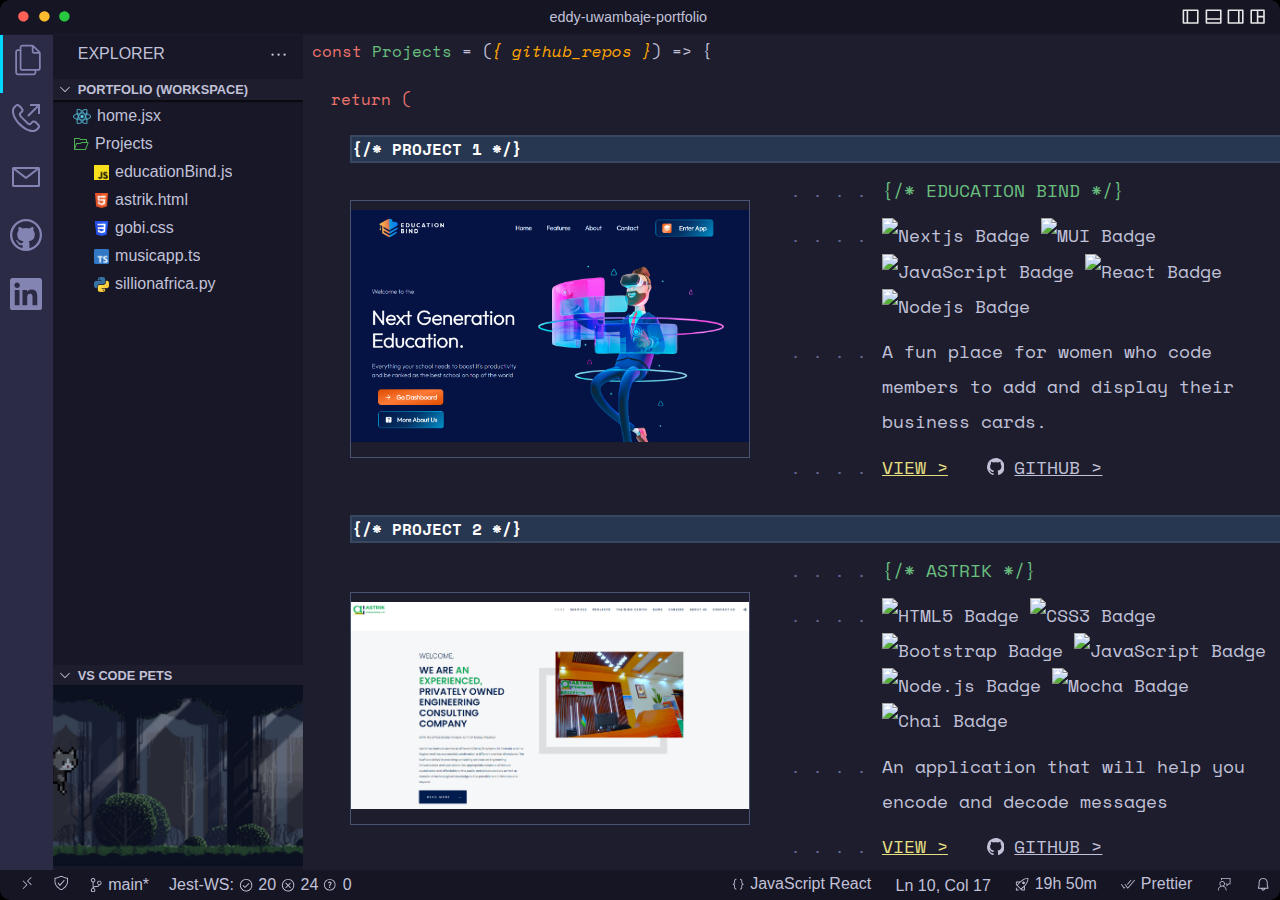
==== projects.html @ 63b02276 "add projects" ====
<!DOCTYPE html>
<html lang="en">

<head>
  <meta charset="utf-8">
  <link rel="icon" href="./static/images/favicon.ico">
  <meta name="viewport" content="width=device-width,initial-scale=1">
  <meta name="theme-color" content="#000000">
  <title>Eddy UWAMBAJE</title>
  <link href="./static/css/styles.css" rel="stylesheet">
</head>

<body>
  <div id="root">
    <div class="browser">
      <div class="browser-window">
        <div class="browser-options"><span class="close-button"><svg stroke="currentColor" fill="currentColor"
              stroke-width="0" viewBox="0 0 16 16" height="1em" width="1em" xmlns="http://www.w3.org/2000/svg">
              <path
                d="M8 4c.367 0 .721.048 1.063.145a3.943 3.943 0 0 1 1.762 1.031 3.944 3.944 0 0 1 1.03 1.762c.097.34.145.695.145 1.062 0 .367-.048.721-.145 1.063a3.94 3.94 0 0 1-1.03 1.765 4.017 4.017 0 0 1-1.762 1.031C8.72 11.953 8.367 12 8 12s-.721-.047-1.063-.14a4.056 4.056 0 0 1-1.765-1.032A4.055 4.055 0 0 1 4.14 9.062 3.992 3.992 0 0 1 4 8c0-.367.047-.721.14-1.063a4.02 4.02 0 0 1 .407-.953A4.089 4.089 0 0 1 5.98 4.546a3.94 3.94 0 0 1 .957-.401A3.89 3.89 0 0 1 8 4z">
              </path>
            </svg></span><span class="minimize-button"><svg stroke="currentColor" fill="currentColor" stroke-width="0"
              viewBox="0 0 16 16" height="1em" width="1em" xmlns="http://www.w3.org/2000/svg">
              <path
                d="M8 4c.367 0 .721.048 1.063.145a3.943 3.943 0 0 1 1.762 1.031 3.944 3.944 0 0 1 1.03 1.762c.097.34.145.695.145 1.062 0 .367-.048.721-.145 1.063a3.94 3.94 0 0 1-1.03 1.765 4.017 4.017 0 0 1-1.762 1.031C8.72 11.953 8.367 12 8 12s-.721-.047-1.063-.14a4.056 4.056 0 0 1-1.765-1.032A4.055 4.055 0 0 1 4.14 9.062 3.992 3.992 0 0 1 4 8c0-.367.047-.721.14-1.063a4.02 4.02 0 0 1 .407-.953A4.089 4.089 0 0 1 5.98 4.546a3.94 3.94 0 0 1 .957-.401A3.89 3.89 0 0 1 8 4z">
              </path>
            </svg></span><span class="maximize-button"><svg stroke="currentColor" fill="currentColor" stroke-width="0"
              viewBox="0 0 16 16" height="1em" width="1em" xmlns="http://www.w3.org/2000/svg">
              <path
                d="M8 4c.367 0 .721.048 1.063.145a3.943 3.943 0 0 1 1.762 1.031 3.944 3.944 0 0 1 1.03 1.762c.097.34.145.695.145 1.062 0 .367-.048.721-.145 1.063a3.94 3.94 0 0 1-1.03 1.765 4.017 4.017 0 0 1-1.762 1.031C8.72 11.953 8.367 12 8 12s-.721-.047-1.063-.14a4.056 4.056 0 0 1-1.765-1.032A4.055 4.055 0 0 1 4.14 9.062 3.992 3.992 0 0 1 4 8c0-.367.047-.721.14-1.063a4.02 4.02 0 0 1 .407-.953A4.089 4.089 0 0 1 5.98 4.546a3.94 3.94 0 0 1 .957-.401A3.89 3.89 0 0 1 8 4z">
              </path>
            </svg></span></div>
        <div class="file-name"><a href="./">eddy-uwambaje-portfolio </a></div>
        <div class="file-name-menu"><a class="" href="./">
            <div class="browser-menu"><span class="purple"><svg stroke="currentColor" fill="currentColor"
                  stroke-width="0" viewBox="0 0 16 16" height="1em" width="1em" xmlns="http://www.w3.org/2000/svg">
                  <path
                    d="M16 7.992C16 3.58 12.416 0 8 0S0 3.58 0 7.992c0 2.43 1.104 4.62 2.832 6.09.016.016.032.016.032.032.144.112.288.224.448.336.08.048.144.111.224.175A7.98 7.98 0 0 0 8.016 16a7.98 7.98 0 0 0 4.48-1.375c.08-.048.144-.111.224-.16.144-.111.304-.223.448-.335.016-.016.032-.016.032-.032 1.696-1.487 2.8-3.676 2.8-6.106zm-8 7.001c-1.504 0-2.88-.48-4.016-1.279.016-.128.048-.255.08-.383a4.17 4.17 0 0 1 .416-.991c.176-.304.384-.576.64-.816.24-.24.528-.463.816-.639.304-.176.624-.304.976-.4A4.15 4.15 0 0 1 8 10.342a4.185 4.185 0 0 1 2.928 1.166c.368.368.656.8.864 1.295.112.288.192.592.24.911A7.03 7.03 0 0 1 8 14.993zm-2.448-7.4a2.49 2.49 0 0 1-.208-1.024c0-.351.064-.703.208-1.023.144-.32.336-.607.576-.847.24-.24.528-.431.848-.575.32-.144.672-.208 1.024-.208.368 0 .704.064 1.024.208.32.144.608.336.848.575.24.24.432.528.576.847.144.32.208.672.208 1.023 0 .368-.064.704-.208 1.023a2.84 2.84 0 0 1-.576.848 2.84 2.84 0 0 1-.848.575 2.715 2.715 0 0 1-2.064 0 2.84 2.84 0 0 1-.848-.575 2.526 2.526 0 0 1-.56-.848zm7.424 5.306c0-.032-.016-.048-.016-.08a5.22 5.22 0 0 0-.688-1.406 4.883 4.883 0 0 0-1.088-1.135 5.207 5.207 0 0 0-1.04-.608 2.82 2.82 0 0 0 .464-.383 4.2 4.2 0 0 0 .624-.784 3.624 3.624 0 0 0 .528-1.934 3.71 3.71 0 0 0-.288-1.47 3.799 3.799 0 0 0-.816-1.199 3.845 3.845 0 0 0-1.2-.8 3.72 3.72 0 0 0-1.472-.287 3.72 3.72 0 0 0-1.472.288 3.631 3.631 0 0 0-1.2.815 3.84 3.84 0 0 0-.8 1.199 3.71 3.71 0 0 0-.288 1.47c0 .352.048.688.144 1.007.096.336.224.64.4.927.16.288.384.544.624.784.144.144.304.271.48.383a5.12 5.12 0 0 0-1.04.624c-.416.32-.784.703-1.088 1.119a4.999 4.999 0 0 0-.688 1.406c-.016.032-.016.064-.016.08C1.776 11.636.992 9.91.992 7.992.992 4.14 4.144.991 8 .991s7.008 3.149 7.008 7.001a6.96 6.96 0 0 1-2.032 4.907z">
                  </path>
                </svg></span>
              <p>Home</p>
            </div>
          </a><a class="active" href="./projects.html" aria-current="page">
            <div class="browser-menu"><span class="green"><svg stroke="currentColor" fill="currentColor"
                  stroke-width="0" viewBox="0 0 16 16" height="1em" width="1em" xmlns="http://www.w3.org/2000/svg">
                  <path
                    d="M1.5 14h11l.48-.37 2.63-7-.48-.63H14V3.5l-.5-.5H7.71l-.86-.85L6.5 2h-5l-.5.5v11l.5.5zM2 3h4.29l.86.85.35.15H13v2H8.5l-.35.15-.86.85H3.5l-.47.34-1 3.08L2 3zm10.13 10H2.19l1.67-5H7.5l.35-.15.86-.85h5.79l-2.37 6z">
                  </path>
                </svg></span>
              <p class="linkActive">Projects</p>
            </div>
          </a></div>
        <div class="panel-options"><span class="panel-icon"><svg stroke="currentColor" fill="currentColor"
              stroke-width="0" viewBox="0 0 24 24" height="1em" width="1em" xmlns="http://www.w3.org/2000/svg">
              <g>
                <path fill="none" d="M0 0h24v24H0z"></path>
                <path fill-rule="nonzero"
                  d="M21 3a1 1 0 0 1 1 1v16a1 1 0 0 1-1 1H3a1 1 0 0 1-1-1V4a1 1 0 0 1 1-1h18zM7 5H4v14h3V5zm13 0H9v14h11V5z">
                </path>
              </g>
            </svg></span><span class="panel-icon"><svg stroke="currentColor" fill="currentColor" stroke-width="0"
              viewBox="0 0 24 24" height="1em" width="1em" xmlns="http://www.w3.org/2000/svg">
              <g>
                <path fill="none" d="M0 0h24v24H0z"></path>
                <path fill-rule="nonzero"
                  d="M21 3a1 1 0 0 1 1 1v16a1 1 0 0 1-1 1H3a1 1 0 0 1-1-1V4a1 1 0 0 1 1-1h18zM4 16v3h16v-3H4zm0-2h16V5H4v9z">
                </path>
              </g>
            </svg></span><span class="panel-icon"><svg stroke="currentColor" fill="currentColor" stroke-width="0"
              viewBox="0 0 24 24" height="1em" width="1em" xmlns="http://www.w3.org/2000/svg">
              <g>
                <path fill="none" d="M0 0h24v24H0z"></path>
                <path fill-rule="nonzero"
                  d="M21 3a1 1 0 0 1 1 1v16a1 1 0 0 1-1 1H3a1 1 0 0 1-1-1V4a1 1 0 0 1 1-1h18zm-6 2H4v14h11V5zm5 0h-3v14h3V5z">
                </path>
              </g>
            </svg></span><span class="panel-icon"><svg stroke="currentColor" fill="currentColor" stroke-width="0"
              viewBox="0 0 24 24" height="1em" width="1em" xmlns="http://www.w3.org/2000/svg">
              <g>
                <path fill="none" d="M0 0h24v24H0z"></path>
                <path fill-rule="nonzero"
                  d="M21 20a1 1 0 0 1-1 1H4a1 1 0 0 1-1-1V4a1 1 0 0 1 1-1h16a1 1 0 0 1 1 1v16zM11 5H5v14h6V5zm8 8h-6v6h6v-6zm0-8h-6v6h6V5z">
                </path>
              </g>
            </svg></span></div>
      </div>
      <div class="app">
        <div class="iconbar">
          <a href="./static/resume.pdf"  class="icon-button" style="border-left: 3px solid #00d8ff" download>
            <span>
              <svg stroke="currentColor" fill="currentColor" stroke-width="0" viewBox="0 0 16 16" height="1em" width="1em"><path d="M13.968 3.76l-2.976-2.96c-0.256-0.256-0.576-0.385-0.928-0.385l-4.895-0.016c0 0 0 0 0 0-0.352 0-0.689 0.144-0.944 0.385-0.239 0.256-0.385 0.592-0.385 0.944v0.88h-0.88c-0.352 0-0.688 0.144-0.944 0.385s-0.385 0.576-0.385 0.944v10.352c0 0.736 0.592 1.327 1.327 1.327h7.872c0.736 0 1.327-0.592 1.327-1.327v-0.88h0.88c0.736 0 1.327-0.592 1.327-1.327v-7.377c-0.016-0.352-0.144-0.689-0.399-0.944zM10.752 1.76l2.24 2.24h-2.016c-0.112 0-0.225-0.096-0.225-0.224v-2.016zM11.296 14.272c0 0.256-0.208 0.464-0.464 0.464h-7.856c-0.256 0-0.464-0.208-0.464-0.464v-10.352c0-0.128 0.048-0.239 0.144-0.32 0.081-0.096 0.208-0.144 0.32-0.144h0.88v8.608c0 0.736 0.592 1.327 1.327 1.327h6.129v0.88zM13.040 12.544h-7.872c-0.256 0-0.464-0.208-0.464-0.464v-10.352c0-0.128 0.048-0.239 0.144-0.336 0.079-0.081 0.208-0.128 0.32-0.128 0 0 0 0 0 0l4.72 0.016v2.528c0 0.592 0.48 1.072 1.072 1.072h2.528v7.2c0.016 0.256-0.192 0.464-0.448 0.464z"></path></svg>
            </span>
          </a>
          <a href="tel:+250785850860" target="_blank" rel="noreferrer" class="icon-button"><span><svg
                stroke="currentColor" fill="currentColor" stroke-width="0" viewBox="0 0 16 16" height="1em" width="1em"
                xmlns="http://www.w3.org/2000/svg">
                <path
                  d="M8.648 6.648L13.29 2H10V1h5v5h-1V2.71L9.352 7.353l-.704-.704zm3.305 2.563a1.567 1.567 0 0 1 1.102.453c.11.11.232.224.367.344l.43.383c.15.135.291.276.421.421.13.146.253.295.368.446.114.15.2.312.257.484.058.172.092.344.102.516a1.568 1.568 0 0 1-.453 1.101c-.266.266-.505.5-.719.704a4.006 4.006 0 0 1-.664.515c-.23.14-.487.245-.773.313a4.696 4.696 0 0 1-1.008.109 6.157 6.157 0 0 1-1.75-.266A9.819 9.819 0 0 1 7.843 14a12.445 12.445 0 0 1-1.741-1.117 15.329 15.329 0 0 1-1.61-1.414c-.505-.51-.974-1.05-1.406-1.617a11.64 11.64 0 0 1-1.102-1.735 10.38 10.38 0 0 1-.718-1.773A6.005 6.005 0 0 1 1 4.625c0-.396.034-.734.102-1.016a2.63 2.63 0 0 1 .312-.765c.14-.23.313-.45.516-.664.203-.214.44-.456.71-.727A1.567 1.567 0 0 1 3.743 1c.26 0 .51.07.75.21.24.142.472.313.696.517.223.203.43.416.617.64.187.224.364.417.53.578a1.567 1.567 0 0 1 .453 1.102 1.4 1.4 0 0 1-.1.547 1.824 1.824 0 0 1-.25.43 2.983 2.983 0 0 1-.329.351c-.12.11-.229.214-.328.313a3.128 3.128 0 0 0-.258.289.46.46 0 0 0-.101.312c0 .063.047.162.14.297a5.3 5.3 0 0 0 .391.484 24.386 24.386 0 0 0 1.211 1.266c.234.23.461.45.68.664.218.214.43.417.633.61.203.192.375.356.515.492.14.135.25.24.328.312a.534.534 0 0 0 .696.063c.093-.068.19-.152.289-.25.099-.1.2-.209.304-.329.104-.12.224-.229.36-.328.135-.099.278-.185.43-.258a1.21 1.21 0 0 1 .554-.101zM11.383 14c.318 0 .583-.029.797-.086a1.93 1.93 0 0 0 .586-.266c.177-.12.343-.26.5-.421.156-.162.346-.352.57-.57.11-.11.164-.24.164-.391 0-.068-.042-.164-.125-.29a6.122 6.122 0 0 0-.313-.421 5.01 5.01 0 0 0-.43-.47c-.16-.155-.317-.299-.468-.429a4.322 4.322 0 0 0-.414-.32c-.125-.083-.224-.125-.297-.125a.545.545 0 0 0-.312.101 1.801 1.801 0 0 0-.29.25c-.093.1-.195.209-.304.329-.11.12-.23.229-.36.328-.13.099-.273.185-.43.258a1.208 1.208 0 0 1-.546.101 1.527 1.527 0 0 1-1.102-.46L4.883 7.39a1.537 1.537 0 0 1-.336-.5 1.655 1.655 0 0 1-.125-.602c0-.203.034-.383.101-.539.068-.156.151-.302.25-.438.1-.135.209-.252.329-.351.12-.099.229-.203.328-.313.099-.109.185-.205.258-.289a.429.429 0 0 0 .101-.312c0-.068-.042-.164-.125-.29a5.085 5.085 0 0 0-.312-.413 6.791 6.791 0 0 0-.43-.469 6.787 6.787 0 0 0-.469-.43 5.674 5.674 0 0 0-.422-.32c-.13-.089-.226-.13-.289-.125a.542.542 0 0 0-.398.164 65.24 65.24 0 0 1-.57.563 3.073 3.073 0 0 0-.422.5 1.9 1.9 0 0 0-.258.586A3.377 3.377 0 0 0 2 4.601c0 .5.08 1.015.242 1.546a9.12 9.12 0 0 0 .672 1.61c.287.541.63 1.068 1.031 1.578.401.51.831.997 1.29 1.46a13.205 13.205 0 0 0 3.046 2.298 8.37 8.37 0 0 0 1.586.664 5.526 5.526 0 0 0 1.516.242z">
                </path>
              </svg></span></a><a
            href="mailto:uwambajeddy@gmail.com?subject=Portfolio%20Contact&amp;body=Write%20your%20message%20here%20%3A)"
            target="_blank" rel="noreferrer" class="icon-button"><span><svg stroke="currentColor" fill="currentColor"
                stroke-width="0" viewBox="0 0 16 16" height="1em" width="1em" xmlns="http://www.w3.org/2000/svg">
                <path fill-rule="evenodd" clip-rule="evenodd"
                  d="M1 3.5l.5-.5h13l.5.5v9l-.5.5h-13l-.5-.5v-9zm1 1.035V12h12V4.536L8.31 8.9H7.7L2 4.535zM13.03 4H2.97L8 7.869 13.03 4z">
                </path>
              </svg></span></a><a href="https://github.com/uwambajeddy" target="_blank" rel="noreferrer"
            class="icon-button"><span><svg stroke="currentColor" fill="currentColor" stroke-width="0"
                viewBox="0 0 24 24" height="1em" width="1em" xmlns="http://www.w3.org/2000/svg">
                <path
                  d="M12 0a12 12 0 1 0 0 24 12 12 0 0 0 0-24zm3.163 21.783h-.093a.513.513 0 0 1-.382-.14.513.513 0 0 1-.14-.372v-1.406c.006-.467.01-.94.01-1.416a3.693 3.693 0 0 0-.151-1.028 1.832 1.832 0 0 0-.542-.875 8.014 8.014 0 0 0 2.038-.471 4.051 4.051 0 0 0 1.466-.964c.407-.427.71-.943.885-1.506a6.77 6.77 0 0 0 .3-2.13 4.138 4.138 0 0 0-.26-1.476 3.892 3.892 0 0 0-.795-1.284 2.81 2.81 0 0 0 .162-.582c.033-.2.05-.402.05-.604 0-.26-.03-.52-.09-.773a5.309 5.309 0 0 0-.221-.763.293.293 0 0 0-.111-.02h-.11c-.23.002-.456.04-.674.111a5.34 5.34 0 0 0-.703.26 6.503 6.503 0 0 0-.661.343c-.215.127-.405.249-.573.362a9.578 9.578 0 0 0-5.143 0 13.507 13.507 0 0 0-.572-.362 6.022 6.022 0 0 0-.672-.342 4.516 4.516 0 0 0-.705-.261 2.203 2.203 0 0 0-.662-.111h-.11a.29.29 0 0 0-.11.02 5.844 5.844 0 0 0-.23.763c-.054.254-.08.513-.081.773 0 .202.017.404.051.604.033.199.086.394.16.582A3.888 3.888 0 0 0 5.702 10a4.142 4.142 0 0 0-.263 1.476 6.871 6.871 0 0 0 .292 2.12c.181.563.483 1.08.884 1.516.415.422.915.75 1.466.964.653.25 1.337.41 2.033.476a1.828 1.828 0 0 0-.452.633 2.99 2.99 0 0 0-.2.744 2.754 2.754 0 0 1-1.175.27 1.788 1.788 0 0 1-1.065-.3 2.904 2.904 0 0 1-.752-.824 3.1 3.1 0 0 0-.292-.382 2.693 2.693 0 0 0-.372-.343 1.841 1.841 0 0 0-.432-.24 1.2 1.2 0 0 0-.481-.101c-.04.001-.08.005-.12.01a.649.649 0 0 0-.162.02.408.408 0 0 0-.13.06.116.116 0 0 0-.06.1.33.33 0 0 0 .14.242c.093.074.17.131.232.171l.03.021c.133.103.261.214.382.333.112.098.213.209.3.33.09.119.168.246.231.381.073.134.15.288.231.463.188.474.522.875.954 1.145.453.243.961.364 1.476.351.174 0 .349-.01.522-.03.172-.028.343-.057.515-.091v1.743a.5.5 0 0 1-.533.521h-.062a10.286 10.286 0 1 1 6.324 0v.005z">
                </path>
              </svg></span></a><a href="https://www.linkedin.com/in/eddy-uwambaje-920a27228/" target="_blank"
            rel="noreferrer" class="icon-button"><span class="si"><svg stroke="currentColor" fill="currentColor"
                stroke-width="0" role="img" viewBox="0 0 24 24" height="1em" width="1em"
                xmlns="http://www.w3.org/2000/svg">
                <title></title>
                <path
                  d="M20.447 20.452h-3.554v-5.569c0-1.328-.027-3.037-1.852-3.037-1.853 0-2.136 1.445-2.136 2.939v5.667H9.351V9h3.414v1.561h.046c.477-.9 1.637-1.85 3.37-1.85 3.601 0 4.267 2.37 4.267 5.455v6.286zM5.337 7.433c-1.144 0-2.063-.926-2.063-2.065 0-1.138.92-2.063 2.063-2.063 1.14 0 2.064.925 2.064 2.063 0 1.139-.925 2.065-2.064 2.065zm1.782 13.019H3.555V9h3.564v11.452zM22.225 0H1.771C.792 0 0 .774 0 1.729v20.542C0 23.227.792 24 1.771 24h20.451C23.2 24 24 23.227 24 22.271V1.729C24 .774 23.2 0 22.222 0h.003z">
                </path>
              </svg></span></a><a class="icon-button menu"><span><svg stroke="currentColor" fill="currentColor"
                stroke-width="0" viewBox="0 0 16 16" height="1em" width="1em" xmlns="http://www.w3.org/2000/svg">
                <path d="M16 5H0V4h16v1zm0 8H0v-1h16v1zm0-4.008H0V8h16v.992z"></path>
              </svg></span></a></div>
        <div class="icon-bar-navigation">
          <div class="hide-menu"><a class="" href="./"><button>/* HOME */</button></a><a aria-current="page"
              class="active" href="./projects.html"><button class="linkActive">/* PROJECTS */</button></a></div>
        </div>
        <div class="explorer">
          <div class="header">
            <p>EXPLORER</p><span><svg stroke="currentColor" fill="currentColor" stroke-width="0" viewBox="0 0 16 16"
                height="1em" width="1em" xmlns="http://www.w3.org/2000/svg">
                <path
                  d="M4 8a1 1 0 1 1-2 0 1 1 0 0 1 2 0zm5 0a1 1 0 1 1-2 0 1 1 0 0 1 2 0zm5 0a1 1 0 1 1-2 0 1 1 0 0 1 2 0z">
                </path>
              </svg></span>
          </div>
          <div class="files">
            <div class="top">
              <div class="divider shadow"><span><svg stroke="currentColor" fill="currentColor" stroke-width="0"
                    viewBox="0 0 16 16" height="1em" width="1em" xmlns="http://www.w3.org/2000/svg">
                    <path fill-rule="evenodd" clip-rule="evenodd"
                      d="M7.976 10.072l4.357-4.357.62.618L8.284 11h-.618L3 6.333l.619-.618 4.357 4.357z"></path>
                  </svg></span>
                <p>PORTFOLIO (WORKSPACE)</p>
              </div>
              <div data-simplebar="init" class="links">
                <div class="simplebar-wrapper" style="margin: 0px;">
                  <div class="simplebar-height-auto-observer-wrapper">
                    <div class="simplebar-height-auto-observer"></div>
                  </div>
                  <div class="simplebar-mask">
                    <div class="simplebar-offset" style="right: 0px; bottom: 0px;">
                      <div class="simplebar-content-wrapper" tabindex="0" role="region" aria-label="scrollable content"
                        style="height: 100%; overflow: hidden;">
                        <div class="simplebar-content" style="padding: 0px;"><a aria-current="page" class="active"
                            href="./">
                            <div class="folder home">
                              <span class="purple"><img src="./static/images/jsx.png"
                                  height="15px" width="18px" /></span>
                              <p>home.jsx</p>
                            </div>
                          </a><a class="linkActive" href="./projects.html">
                            <div class="folder"><span class="green"><svg stroke="currentColor" fill="currentColor"
                                  stroke-width="0" viewBox="0 0 16 16" height="1em" width="1em"
                                  xmlns="http://www.w3.org/2000/svg">
                                  <path
                                    d="M1.5 14h11l.48-.37 2.63-7-.48-.63H14V3.5l-.5-.5H7.71l-.86-.85L6.5 2h-5l-.5.5v11l.5.5zM2 3h4.29l.86.85.35.15H13v2H8.5l-.35.15-.86.85H3.5l-.47.34-1 3.08L2 3zm10.13 10H2.19l1.67-5H7.5l.35-.15.86-.85h5.79l-2.37 6z">
                                  </path>
                                </svg></span>
                              <p>Projects</p>
                            </div>
                          </a>
                          <div class="projects">
                            <a class="" href="./projects.html#ebind">
                              <div class="folder">
                                <span class="purple"><img src="./static/images/js.png"
                                  height="15px" width="15px" /></span>
                                  </svg></span>
                                <p>educationBind.js</p>
                              </div>
                            </a>
                            <a class=""  href="./projects.html#astrik">
                              <div class="folder"><span class="purple"><img src="./static/images/html.png"
                                  height="15px" width="15px" /></span>
                                  </svg></span>
                                <p>astrik.html</p>
                              </div>
                            </a>
                            <a class=""  href="./projects.html#gobi">
                              <div class="folder"><span class="purple"><img src="./static/images/css.png"
                                  height="15px" width="15px" /></span>
                                  </svg></span>
                                <p>gobi.css</p>
                              </div>
                            </a>
                            <a class=""  href="./projects.html#music">
                              <div class="folder"><span class="purple"><img src="./static/images/ts.png"
                                  height="15px" width="15px" /></span>
                                  </svg></span>
                                <p>musicapp.ts</p>
                              </div>
                            </a>
                            <a class=""  href="./projects.html#sillion">
                              <div class="folder"><span class="purple"><img src="./static/images/py.png"
                                height="15px" width="15px" /></span>
                                  </svg></span>
                                <p>sillionafrica.py</p>
                              </div>
                            </a>
                          </div>
                        </div>
                      </div>
                    </div>
                  </div>
                  <div class="simplebar-placeholder" style="width: 250px; height: 479px;"></div>
                </div>
                <div class="simplebar-track simplebar-horizontal" style="visibility: hidden;">
                  <div class="simplebar-scrollbar" style="width: 0px; display: none;"></div>
                </div>
                <div class="simplebar-track simplebar-vertical" style="visibility: hidden;">
                  <div class="simplebar-scrollbar" style="height: 0px; display: none;"></div>
                </div>
              </div>
            </div>
            <div class="bottom"><a href="https://marketplace.visualstudio.com/items?itemName=tonybaloney.vscode-pets"
                target="_blank" rel="noreferrer">
                <div class="divider"><span><svg stroke="currentColor" fill="currentColor" stroke-width="0"
                      viewBox="0 0 16 16" height="1em" width="1em" xmlns="http://www.w3.org/2000/svg">
                      <path fill-rule="evenodd" clip-rule="evenodd"
                        d="M7.976 10.072l4.357-4.357.62.618L8.284 11h-.618L3 6.333l.619-.618 4.357 4.357z"></path>
                    </svg></span>
                  <p>VS CODE PETS</p>
                </div>
              </a><a href="https://marketplace.visualstudio.com/items?itemName=tonybaloney.vscode-pets" target="_blank"
                rel="noreferrer"><img src="./static/images/vspets.png"
                  alt="Screenshot of a VSCodePets cat climbing in a forest"></a></a></div>
          </div>
        </div>
        <div data-simplebar="init" class="project-container simplebar-scrollable-y">
          <div class="simplebar-wrapper" style="margin: -4.625px -9.25px;">
            <div class="simplebar-height-auto-observer-wrapper">
              <div class="simplebar-height-auto-observer"></div>
            </div>
            <div class="simplebar-mask">
              <div class="simplebar-offset" style="right: 0px; bottom: 0px;">
                <div class="simplebar-content-wrapper" tabindex="0" role="region" aria-label="scrollable content"
                  style="height: 100%; overflow: hidden scroll;">
                  <div class="simplebar-content" style="padding: 4.625px 9.25px;">
                    <p><span class="code">const</span> <span class="identifier">Projects</span> = (<span
                        class="variable">{
                        github_repos }</span>) =&gt; {</p><br>
                    <div class="nested">
                      <p><span class="code">return (</span></p><br>
                      <div class="nested">
                        
                        <div class="project-preview-container" id="ebind">
                          <div class="active-line">{/* PROJECT 1 */}</div>
                          <div class="project-container">
                            <div class="project-img"><img
                                src="./static/images/projects/ebind.png"
                                alt="Screenshot of Education Bind" class="img-popup"></div>
                            <div class="project-info">
                              <div class="project-content">
                                <div class="dots">. . . .</div>
                                <p class="identifier">{/* EDUCATION BIND */}</p>
                                <div class="dots">. . . .</div>
                                <div class="tech-stack"><img
                                    src="https://img.shields.io/badge/Next-black?style=for-the-badge&logo=next.js&logoColor=white"
                                    alt="Nextjs Badge"
                                    data-canonical-src="https://img.shields.io/badge/MUI-%230081CB.svg?style=for-the-badge&logo=mui&logoColor=white"
                                    style="max-width: 100%;"> <img
                                    src="https://img.shields.io/badge/MUI-%230081CB.svg?style=for-the-badge&logo=mui&logoColor=white"
                                    alt="MUI Badge"
                                    data-canonical-src="https://img.shields.io/badge/CSS3-1572B6?logo=css3&amp;logoColor=fff&amp;style=for-the-badge"
                                    style="max-width: 100%;"> 
                                     <img
                                    src="https://img.shields.io/badge/javascript-%23323330.svg?style=for-the-badge&logo=javascript&logoColor=%23F7DF1E"
                                    alt="JavaScript Badge"
                                    data-canonical-src="https://img.shields.io/badge/JavaScript-F7DF1E?logo=javascript&amp;logoColor=000&amp;style=for-the-badge"
                                    style="max-width: 100%;"> 
                                    <img
                                    src="https://img.shields.io/badge/react-%2320232a.svg?style=for-the-badge&logo=react&logoColor=%2361DAFB"
                                    alt="React Badge"
                                    data-canonical-src="https://img.shields.io/badge/React-61DAFB?logo=react&amp;logoColor=000&amp;style=for-the-badge"
                                    style="max-width: 100%;">
                                    <img
                                    src="https://img.shields.io/badge/node.js-6DA55F?style=for-the-badge&logo=node.js&logoColor=white"
                                    alt="Nodejs Badge"
                                    data-canonical-src="https://img.shields.io/badge/Node.js-339933?logo=node.js&amp;logoColor=fff&amp;style=for-the-badge"
                                    style="max-width: 100%;">
                                  </div>
                                <div class="dots">. . . .</div>
                                <div class="text">
                                  <p>A fun place for women who code members to add and display their business cards.</p>
                                </div>
                                <div class="dots">. . . .</div>
                                <div class="links"><a class="project-page-link" href="./projects/ks-Scrollodex">
                                    <p>VIEW &gt;</p>
                                  </a><a href="https://github.com/Kitkatnik/ks-Scrollodex" target="_blank"
                                    rel="noreferrer" class="project-repo-link"><span><svg stroke="currentColor"
                                        fill="currentColor" stroke-width="0" viewBox="0 0 16 16" height="1em"
                                        width="1em" xmlns="http://www.w3.org/2000/svg">
                                        <path fill-rule="evenodd" clip-rule="evenodd"
                                          d="M7.976 0A7.977 7.977 0 0 0 0 7.976c0 3.522 2.3 6.507 5.431 7.584.392.049.538-.196.538-.392v-1.37c-2.201.49-2.69-1.076-2.69-1.076-.343-.93-.881-1.175-.881-1.175-.734-.489.048-.489.048-.489.783.049 1.224.832 1.224.832.734 1.223 1.859.88 2.3.685.048-.538.293-.88.489-1.076-1.762-.196-3.621-.881-3.621-3.964 0-.88.293-1.566.832-2.153-.05-.147-.343-.978.098-2.055 0 0 .685-.196 2.201.832.636-.196 1.322-.245 2.007-.245s1.37.098 2.006.245c1.517-1.027 2.202-.832 2.202-.832.44 1.077.146 1.908.097 2.104a3.16 3.16 0 0 1 .832 2.153c0 3.083-1.86 3.719-3.62 3.915.293.244.538.733.538 1.467v2.202c0 .196.146.44.538.392A7.984 7.984 0 0 0 16 7.976C15.951 3.572 12.38 0 7.976 0z">
                                        </path>
                                      </svg></span>
                                    <p>GITHUB &gt;</p>
                                  </a></div>
                              </div>
                            </div>
                          </div>
                        </div>
                        <div class="project-preview-container" id="astrik">
                          <div class="active-line">{/* PROJECT 2 */}</div>
                          <div class="project-container">
                            <div class="project-img"><img
                              src="./static/images/projects/astrik.png"
                                alt="Screenshot of Astrik" class="img-popup"></div>
                            <div class="project-info">
                              <div class="project-content">
                                <div class="dots">. . . .</div>
                                <p class="identifier">{/* ASTRIK */}</p>
                                <div class="dots">. . . .</div>
                                <div class="tech-stack"><img
                                    src="https://camo.githubusercontent.com/bd7c865f7e12aea309fdb6d947f7ede278e645f35a181fcd206ffbf0f77fda0a/68747470733a2f2f696d672e736869656c64732e696f2f62616467652f48544d4c352d4533344632363f6c6f676f3d68746d6c35266c6f676f436f6c6f723d666666267374796c653d666f722d7468652d6261646765"
                                    alt="HTML5 Badge"
                                    data-canonical-src="https://img.shields.io/badge/HTML5-E34F26?logo=html5&amp;logoColor=fff&amp;style=for-the-badge"
                                    style="max-width: 100%;"> <img
                                    src="https://camo.githubusercontent.com/aef577f9ea2d4996fc96ddc5fb2dc710ad54f2bfabbbf0c26d84076259c827c0/68747470733a2f2f696d672e736869656c64732e696f2f62616467652f435353332d3135373242363f6c6f676f3d63737333266c6f676f436f6c6f723d666666267374796c653d666f722d7468652d6261646765"
                                    alt="CSS3 Badge"
                                    data-canonical-src="https://img.shields.io/badge/CSS3-1572B6?logo=css3&amp;logoColor=fff&amp;style=for-the-badge"
                                    style="max-width: 100%;"> <img
                                    src="https://camo.githubusercontent.com/3f7299cd70d3e4b0a435bf4f76700f0a5688d5a2a19019ea2c6c4c4774170af0/68747470733a2f2f696d672e736869656c64732e696f2f62616467652f426f6f7473747261702d3739353242333f6c6f676f3d626f6f747374726170266c6f676f436f6c6f723d666666267374796c653d666f722d7468652d6261646765"
                                    alt="Bootstrap Badge"
                                    data-canonical-src="https://img.shields.io/badge/Bootstrap-7952B3?logo=bootstrap&amp;logoColor=fff&amp;style=for-the-badge"
                                    style="max-width: 100%;"> <img
                                    src="https://camo.githubusercontent.com/dda25e730fcdd4ce0aad6ae95900eab14544cb73072c88acdf5332fc91e0500f/68747470733a2f2f696d672e736869656c64732e696f2f62616467652f4a6176615363726970742d4637444631453f6c6f676f3d6a617661736372697074266c6f676f436f6c6f723d303030267374796c653d666f722d7468652d6261646765"
                                    alt="JavaScript Badge"
                                    data-canonical-src="https://img.shields.io/badge/JavaScript-F7DF1E?logo=javascript&amp;logoColor=000&amp;style=for-the-badge"
                                    style="max-width: 100%;"> <img
                                    src="https://camo.githubusercontent.com/a8c882613c39d9654812059ac4cc217a5aeeed02f25dbad308cbc1e0d6e25a7d/68747470733a2f2f696d672e736869656c64732e696f2f62616467652f4e6f64652e6a732d3339333f6c6f676f3d6e6f6465646f746a73266c6f676f436f6c6f723d666666267374796c653d666f722d7468652d6261646765"
                                    alt="Node.js Badge"
                                    data-canonical-src="https://img.shields.io/badge/Node.js-393?logo=nodedotjs&amp;logoColor=fff&amp;style=for-the-badge"
                                    style="max-width: 100%;"> <img
                                    src="https://camo.githubusercontent.com/4528863bf4fadbef1933c214ff8678dc315154d3073fe364530c4f32ca96ac0b/68747470733a2f2f696d672e736869656c64732e696f2f62616467652f4d6f6368612d3844363734383f6c6f676f3d6d6f636861266c6f676f436f6c6f723d666666267374796c653d666f722d7468652d6261646765"
                                    alt="Mocha Badge"
                                    data-canonical-src="https://img.shields.io/badge/Mocha-8D6748?logo=mocha&amp;logoColor=fff&amp;style=for-the-badge"
                                    style="max-width: 100%;"> <img
                                    src="https://camo.githubusercontent.com/887bf25b65d0bd52f33d50db25c2ba01ae23a4d8cc8da39b5d0ca783c819121b/68747470733a2f2f696d672e736869656c64732e696f2f62616467652f436861692d4133303730313f6c6f676f3d63686169266c6f676f436f6c6f723d666666267374796c653d666f722d7468652d6261646765"
                                    alt="Chai Badge"
                                    data-canonical-src="https://img.shields.io/badge/Chai-A30701?logo=chai&amp;logoColor=fff&amp;style=for-the-badge"
                                    style="max-width: 100%;"></div>
                                <div class="dots">. . . .</div>
                                <div class="text">
                                  <p>An application that will help you encode and decode messages</p>
                                </div>
                                <div class="dots">. . . .</div>
                                <div class="links"><a class="project-page-link" href="./projects/ks-Decoder-Ring">
                                    <p>VIEW &gt;</p>
                                  </a><a href="https://github.com/Kitkatnik/ks-Decoder-Ring" target="_blank"
                                    rel="noreferrer" class="project-repo-link"><span><svg stroke="currentColor"
                                        fill="currentColor" stroke-width="0" viewBox="0 0 16 16" height="1em"
                                        width="1em" xmlns="http://www.w3.org/2000/svg">
                                        <path fill-rule="evenodd" clip-rule="evenodd"
                                          d="M7.976 0A7.977 7.977 0 0 0 0 7.976c0 3.522 2.3 6.507 5.431 7.584.392.049.538-.196.538-.392v-1.37c-2.201.49-2.69-1.076-2.69-1.076-.343-.93-.881-1.175-.881-1.175-.734-.489.048-.489.048-.489.783.049 1.224.832 1.224.832.734 1.223 1.859.88 2.3.685.048-.538.293-.88.489-1.076-1.762-.196-3.621-.881-3.621-3.964 0-.88.293-1.566.832-2.153-.05-.147-.343-.978.098-2.055 0 0 .685-.196 2.201.832.636-.196 1.322-.245 2.007-.245s1.37.098 2.006.245c1.517-1.027 2.202-.832 2.202-.832.44 1.077.146 1.908.097 2.104a3.16 3.16 0 0 1 .832 2.153c0 3.083-1.86 3.719-3.62 3.915.293.244.538.733.538 1.467v2.202c0 .196.146.44.538.392A7.984 7.984 0 0 0 16 7.976C15.951 3.572 12.38 0 7.976 0z">
                                        </path>
                                      </svg></span>
                                    <p>GITHUB &gt;</p>
                                  </a></div>
                              </div>
                            </div>
                          </div>
                        </div>
                        <div class="project-preview-container" id="gobi">
                          <div class="active-line">{/* PROJECT 3 */}</div>
                          <div class="project-container">
                            <div class="project-img"><img
                              src="./static/images/projects/gobi.png"
                                alt="Screenshot of Gobi" class="img-popup"></div>
                            <div class="project-info">
                              <div class="project-content">
                                <div class="dots">. . . .</div>
                                <p class="identifier">{/* GOBI */}</p>
                                <div class="dots">. . . .</div>
                                <div class="tech-stack"><img
                                    src="https://camo.githubusercontent.com/bd7c865f7e12aea309fdb6d947f7ede278e645f35a181fcd206ffbf0f77fda0a/68747470733a2f2f696d672e736869656c64732e696f2f62616467652f48544d4c352d4533344632363f6c6f676f3d68746d6c35266c6f676f436f6c6f723d666666267374796c653d666f722d7468652d6261646765"
                                    alt="HTML5 Badge"
                                    data-canonical-src="https://img.shields.io/badge/HTML5-E34F26?logo=html5&amp;logoColor=fff&amp;style=for-the-badge"
                                    style="max-width: 100%;"> <img
                                    src="https://camo.githubusercontent.com/aef577f9ea2d4996fc96ddc5fb2dc710ad54f2bfabbbf0c26d84076259c827c0/68747470733a2f2f696d672e736869656c64732e696f2f62616467652f435353332d3135373242363f6c6f676f3d63737333266c6f676f436f6c6f723d666666267374796c653d666f722d7468652d6261646765"
                                    alt="CSS3 Badge"
                                    data-canonical-src="https://img.shields.io/badge/CSS3-1572B6?logo=css3&amp;logoColor=fff&amp;style=for-the-badge"
                                    style="max-width: 100%;"> <img
                                    src="https://camo.githubusercontent.com/dda25e730fcdd4ce0aad6ae95900eab14544cb73072c88acdf5332fc91e0500f/68747470733a2f2f696d672e736869656c64732e696f2f62616467652f4a6176615363726970742d4637444631453f6c6f676f3d6a617661736372697074266c6f676f436f6c6f723d303030267374796c653d666f722d7468652d6261646765"
                                    alt="JavaScript Badge"
                                    data-canonical-src="https://img.shields.io/badge/JavaScript-F7DF1E?logo=javascript&amp;logoColor=000&amp;style=for-the-badge"
                                    style="max-width: 100%;"> <img
                                    src="https://camo.githubusercontent.com/a8c882613c39d9654812059ac4cc217a5aeeed02f25dbad308cbc1e0d6e25a7d/68747470733a2f2f696d672e736869656c64732e696f2f62616467652f4e6f64652e6a732d3339333f6c6f676f3d6e6f6465646f746a73266c6f676f436f6c6f723d666666267374796c653d666f722d7468652d6261646765"
                                    alt="Node.js Badge"
                                    data-canonical-src="https://img.shields.io/badge/Node.js-393?logo=nodedotjs&amp;logoColor=fff&amp;style=for-the-badge"
                                    style="max-width: 100%;"></div>
                                <div class="dots">. . . .</div>
                                <div class="text">
                                  <p>Library management application</p>
                                </div>
                                <div class="dots">. . . .</div>
                                <div class="links"><a class="project-page-link" href="./projects/ks-Local-Library">
                                    <p>VIEW &gt;</p>
                                  </a><a href="https://github.com/Kitkatnik/ks-Local-Library" target="_blank"
                                    rel="noreferrer" class="project-repo-link"><span><svg stroke="currentColor"
                                        fill="currentColor" stroke-width="0" viewBox="0 0 16 16" height="1em"
                                        width="1em" xmlns="http://www.w3.org/2000/svg">
                                        <path fill-rule="evenodd" clip-rule="evenodd"
                                          d="M7.976 0A7.977 7.977 0 0 0 0 7.976c0 3.522 2.3 6.507 5.431 7.584.392.049.538-.196.538-.392v-1.37c-2.201.49-2.69-1.076-2.69-1.076-.343-.93-.881-1.175-.881-1.175-.734-.489.048-.489.048-.489.783.049 1.224.832 1.224.832.734 1.223 1.859.88 2.3.685.048-.538.293-.88.489-1.076-1.762-.196-3.621-.881-3.621-3.964 0-.88.293-1.566.832-2.153-.05-.147-.343-.978.098-2.055 0 0 .685-.196 2.201.832.636-.196 1.322-.245 2.007-.245s1.37.098 2.006.245c1.517-1.027 2.202-.832 2.202-.832.44 1.077.146 1.908.097 2.104a3.16 3.16 0 0 1 .832 2.153c0 3.083-1.86 3.719-3.62 3.915.293.244.538.733.538 1.467v2.202c0 .196.146.44.538.392A7.984 7.984 0 0 0 16 7.976C15.951 3.572 12.38 0 7.976 0z">
                                        </path>
                                      </svg></span>
                                    <p>GITHUB &gt;</p>
                                  </a></div>
                              </div>
                            </div>
                          </div>
                        </div>
                        <div class="project-preview-container" id="music">
                          <div class="active-line">{/* PROJECT 4 */}</div>
                          <div class="project-container">
                            <div class="project-img"><img
                              src="./static/images/projects/musicapp.png"
                                alt="Screenshot of Music app" class="img-popup"></div>
                            <div class="project-info">
                              <div class="project-content">
                                <div class="dots">. . . .</div>
                                <p class="identifier">{/* MUSIC APP */}</p>
                                <div class="dots">. . . .</div>
                                <div class="tech-stack"><img
                                    src="https://img.shields.io/badge/figma-%23F24E1E.svg?style=for-the-badge&logo=figma&logoColor=white"
                                    alt="HTML5 Badge"
                                    data-canonical-src="https://img.shields.io/badge/HTML5-E34F26?logo=html5&amp;logoColor=fff&amp;style=for-the-badge"
                                    style="max-width: 100%;"> </div>
                                <div class="dots">. . . .</div>
                                <div class="text">
                                  <p>Library management application</p>
                                </div>
                                <div class="dots">. . . .</div>
                                <div class="links"><a class="project-page-link" href="./projects/ks-Local-Library">
                                    <p>VIEW &gt;</p>
                                  </a><a href="https://github.com/Kitkatnik/ks-Local-Library" target="_blank"
                                    rel="noreferrer" class="project-repo-link"><span><svg stroke="currentColor"
                                        fill="currentColor" stroke-width="0" viewBox="0 0 16 16" height="1em"
                                        width="1em" xmlns="http://www.w3.org/2000/svg">
                                        <path fill-rule="evenodd" clip-rule="evenodd"
                                          d="M7.976 0A7.977 7.977 0 0 0 0 7.976c0 3.522 2.3 6.507 5.431 7.584.392.049.538-.196.538-.392v-1.37c-2.201.49-2.69-1.076-2.69-1.076-.343-.93-.881-1.175-.881-1.175-.734-.489.048-.489.048-.489.783.049 1.224.832 1.224.832.734 1.223 1.859.88 2.3.685.048-.538.293-.88.489-1.076-1.762-.196-3.621-.881-3.621-3.964 0-.88.293-1.566.832-2.153-.05-.147-.343-.978.098-2.055 0 0 .685-.196 2.201.832.636-.196 1.322-.245 2.007-.245s1.37.098 2.006.245c1.517-1.027 2.202-.832 2.202-.832.44 1.077.146 1.908.097 2.104a3.16 3.16 0 0 1 .832 2.153c0 3.083-1.86 3.719-3.62 3.915.293.244.538.733.538 1.467v2.202c0 .196.146.44.538.392A7.984 7.984 0 0 0 16 7.976C15.951 3.572 12.38 0 7.976 0z">
                                        </path>
                                      </svg></span>
                                    <p>GITHUB &gt;</p>
                                  </a></div>
                              </div>
                            </div>
                          </div>
                        </div>
                        <div class="project-preview-container" id="music">
                          <div class="active-line">{/* PROJECT 4 */}</div>
                          <div class="project-container">
                            <div class="project-img"><img
                              src="./static/images/projects/musicapp.png"
                                alt="Screenshot of Music app" class="img-popup"></div>
                            <div class="project-info">
                              <div class="project-content">
                                <div class="dots">. . . .</div>
                                <p class="identifier">{/* MUSIC APP */}</p>
                                <div class="dots">. . . .</div>
                                <div class="tech-stack"><img
                                    src="https://img.shields.io/badge/figma-%23F24E1E.svg?style=for-the-badge&logo=figma&logoColor=white"
                                    alt="HTML5 Badge"
                                    data-canonical-src="https://img.shields.io/badge/HTML5-E34F26?logo=html5&amp;logoColor=fff&amp;style=for-the-badge"
                                    style="max-width: 100%;"> </div>
                                <div class="dots">. . . .</div>
                                <div class="text">
                                  <p>Library management application</p>
                                </div>
                                <div class="dots">. . . .</div>
                                <div class="links"><a class="project-page-link" href="./projects/ks-Local-Library">
                                    <p>VIEW &gt;</p>
                                  </a><a href="https://github.com/Kitkatnik/ks-Local-Library" target="_blank"
                                    rel="noreferrer" class="project-repo-link"><span><svg stroke="currentColor"
                                        fill="currentColor" stroke-width="0" viewBox="0 0 16 16" height="1em"
                                        width="1em" xmlns="http://www.w3.org/2000/svg">
                                        <path fill-rule="evenodd" clip-rule="evenodd"
                                          d="M7.976 0A7.977 7.977 0 0 0 0 7.976c0 3.522 2.3 6.507 5.431 7.584.392.049.538-.196.538-.392v-1.37c-2.201.49-2.69-1.076-2.69-1.076-.343-.93-.881-1.175-.881-1.175-.734-.489.048-.489.048-.489.783.049 1.224.832 1.224.832.734 1.223 1.859.88 2.3.685.048-.538.293-.88.489-1.076-1.762-.196-3.621-.881-3.621-3.964 0-.88.293-1.566.832-2.153-.05-.147-.343-.978.098-2.055 0 0 .685-.196 2.201.832.636-.196 1.322-.245 2.007-.245s1.37.098 2.006.245c1.517-1.027 2.202-.832 2.202-.832.44 1.077.146 1.908.097 2.104a3.16 3.16 0 0 1 .832 2.153c0 3.083-1.86 3.719-3.62 3.915.293.244.538.733.538 1.467v2.202c0 .196.146.44.538.392A7.984 7.984 0 0 0 16 7.976C15.951 3.572 12.38 0 7.976 0z">
                                        </path>
                                      </svg></span>
                                    <p>GITHUB &gt;</p>
                                  </a></div>
                              </div>
                            </div>
                          </div>
                        </div>
                      </div>
                      <p><span class="code">)</span></p><br>
                    </div>
                    <p>}</p><br>
                    <p><span class="code">export default</span> <span class="identifier">Projects;</span></p>
                  </div>
                </div>
              </div>
            </div>
            <div class="simplebar-placeholder" style="width: 463px; height: 8448px;"></div>
          </div>
          <div class="simplebar-track simplebar-horizontal" style="visibility: hidden;">
            <div class="simplebar-scrollbar" style="width: 0px; display: none;"></div>
          </div>
          <div class="simplebar-track simplebar-vertical" style="visibility: visible;">
            <div class="simplebar-scrollbar"
              style="height: 37px; transform: translate3d(0px, 0px, 0px); display: block;">
            </div>
          </div>
        </div>
      </div>
      <div class="status-bar">
        <div class="status-left">
          <div class="block"><span><svg stroke="currentColor" fill="currentColor" stroke-width="0" viewBox="0 0 16 16"
                height="1em" width="1em" xmlns="http://www.w3.org/2000/svg">
                <path fill-rule="evenodd" clip-rule="evenodd"
                  d="M12.904 9.57L8.928 5.596l3.976-3.976-.619-.62L8 5.286v.619l4.285 4.285.62-.618zM3 5.62l4.072 4.07L3 13.763l.619.618L8 10v-.619L3.619 5 3 5.619z">
                </path>
              </svg></span></div>
          <div class="block"><span><svg stroke="currentColor" fill="currentColor" stroke-width="0" viewBox="0 0 16 16"
                height="1em" width="1em" xmlns="http://www.w3.org/2000/svg">
                <path
                  d="M8.069 0c.262 0 .52.017.76.057a4.1 4.1 0 0 1 .697.154c.228.069.451.155.674.263.217.103.44.229.663.366.377.24.748.434 1.126.589a7.537 7.537 0 0 0 2.331.525c.406.029.823.046 1.257.046v4c0 .76-.097 1.48-.291 2.166a8.996 8.996 0 0 1-.789 1.943 10.312 10.312 0 0 1-1.188 1.725 15.091 15.091 0 0 1-1.492 1.532 17.57 17.57 0 0 1-1.703 1.325c-.594.412-1.194.795-1.794 1.143l-.24.143-.24-.143a27.093 27.093 0 0 1-1.806-1.143 15.58 15.58 0 0 1-1.703-1.325 15.082 15.082 0 0 1-1.491-1.532 10.947 10.947 0 0 1-1.194-1.725 9.753 9.753 0 0 1-.789-1.943A7.897 7.897 0 0 1 .571 6V2c.435 0 .852-.017 1.258-.046a8.16 8.16 0 0 0 1.188-.171c.383-.086.766-.2 1.143-.354A6.563 6.563 0 0 0 5.28.846C5.72.56 6.166.349 6.606.21A4.79 4.79 0 0 1 8.069 0zm6.502 2.983a9.566 9.566 0 0 1-2.234-.377 7.96 7.96 0 0 1-2.046-.943A4.263 4.263 0 0 0 9.23 1.16 3.885 3.885 0 0 0 8.074.994a3.99 3.99 0 0 0-1.165.166 3.946 3.946 0 0 0-1.058.503A7.926 7.926 0 0 1 3.8 2.61c-.709.206-1.451.332-2.229.378v3.017c0 .663.086 1.297.258 1.908a8.58 8.58 0 0 0 .72 1.743 9.604 9.604 0 0 0 1.08 1.572c.417.491.862.948 1.342 1.382.48.435.983.835 1.509 1.206.531.372 1.063.709 1.594 1.017a22.397 22.397 0 0 0 1.589-1.017 15.389 15.389 0 0 0 1.514-1.206c.48-.434.926-.891 1.343-1.382a9.596 9.596 0 0 0 1.08-1.572 8.258 8.258 0 0 0 .709-1.743 6.814 6.814 0 0 0 .262-1.908V2.983z">
                </path>
                <path fill-rule="evenodd" clip-rule="evenodd"
                  d="M11.797 4.709l-.44-.378-.406.035-4.36 5.148-1.485-2.12-.4-.068-.463.331-.069.4 1.909 2.726.217.12.457.028.234-.102 4.835-5.715-.029-.405z">
                </path>
              </svg></span></div>
          <div class="block"><a href="https://www.gitkraken.com/gitlens" target="_blank" rel="noreferrer"
              class="extension"><span><svg stroke="currentColor" fill="currentColor" stroke-width="0"
                  viewBox="0 0 24 24" height="1em" width="1em" xmlns="http://www.w3.org/2000/svg">
                  <path
                    d="M21.007 8.222A3.738 3.738 0 0 0 15.045 5.2a3.737 3.737 0 0 0 1.156 6.583 2.988 2.988 0 0 1-2.668 1.67h-2.99a4.456 4.456 0 0 0-2.989 1.165V7.4a3.737 3.737 0 1 0-1.494 0v9.117a3.776 3.776 0 1 0 1.816.099 2.99 2.99 0 0 1 2.668-1.667h2.99a4.484 4.484 0 0 0 4.223-3.039 3.736 3.736 0 0 0 3.25-3.687zM4.565 3.738a2.242 2.242 0 1 1 4.484 0 2.242 2.242 0 0 1-4.484 0zm4.484 16.441a2.242 2.242 0 1 1-4.484 0 2.242 2.242 0 0 1 4.484 0zm8.221-9.715a2.242 2.242 0 1 1 0-4.485 2.242 2.242 0 0 1 0 4.485z">
                  </path>
                </svg></span>
              <p>main*</p>
            </a></div>
          <div class="block"><a href="https://jestjs.io/" target="_blank" rel="noreferrer" class="extension">
              <p>Jest-WS:</p><span><svg stroke="currentColor" fill="currentColor" stroke-width="0" viewBox="0 0 16 16"
                  height="1em" width="1em" xmlns="http://www.w3.org/2000/svg">
                  <path d="M6.27 10.87h.71l4.56-4.56-.71-.71-4.2 4.21-1.92-1.92L4 8.6l2.27 2.27z"></path>
                  <path fill-rule="evenodd" clip-rule="evenodd"
                    d="M8.6 1c1.6.1 3.1.9 4.2 2 1.3 1.4 2 3.1 2 5.1 0 1.6-.6 3.1-1.6 4.4-1 1.2-2.4 2.1-4 2.4-1.6.3-3.2.1-4.6-.7-1.4-.8-2.5-2-3.1-3.5C.9 9.2.8 7.5 1.3 6c.5-1.6 1.4-2.9 2.8-3.8C5.4 1.3 7 .9 8.6 1zm.5 12.9c1.3-.3 2.5-1 3.4-2.1.8-1.1 1.3-2.4 1.2-3.8 0-1.6-.6-3.2-1.7-4.3-1-1-2.2-1.6-3.6-1.7-1.3-.1-2.7.2-3.8 1-1.1.8-1.9 1.9-2.3 3.3-.4 1.3-.4 2.7.2 4 .6 1.3 1.5 2.3 2.7 3 1.2.7 2.6.9 3.9.6z">
                  </path>
                </svg></span>
              <p class="status-align space">20</p><span><svg stroke="currentColor" fill="currentColor" stroke-width="0"
                  viewBox="0 0 16 16" height="1em" width="1em" xmlns="http://www.w3.org/2000/svg">
                  <path fill-rule="evenodd" clip-rule="evenodd"
                    d="M8.6 1c1.6.1 3.1.9 4.2 2 1.3 1.4 2 3.1 2 5.1 0 1.6-.6 3.1-1.6 4.4-1 1.2-2.4 2.1-4 2.4-1.6.3-3.2.1-4.6-.7-1.4-.8-2.5-2-3.1-3.5C.9 9.2.8 7.5 1.3 6c.5-1.6 1.4-2.9 2.8-3.8C5.4 1.3 7 .9 8.6 1zm.5 12.9c1.3-.3 2.5-1 3.4-2.1.8-1.1 1.3-2.4 1.2-3.8 0-1.6-.6-3.2-1.7-4.3-1-1-2.2-1.6-3.6-1.7-1.3-.1-2.7.2-3.8 1-1.1.8-1.9 1.9-2.3 3.3-.4 1.3-.4 2.7.2 4 .6 1.3 1.5 2.3 2.7 3 1.2.7 2.6.9 3.9.6zM7.9 7.5L10.3 5l.7.7-2.4 2.5 2.4 2.5-.7.7-2.4-2.5-2.4 2.5-.7-.7 2.4-2.5-2.4-2.5.7-.7 2.4 2.5z">
                  </path>
                </svg></span>
              <p class="status-align space">24</p><span><svg stroke="currentColor" fill="currentColor" stroke-width="0"
                  viewBox="0 0 16 16" height="1em" width="1em" xmlns="http://www.w3.org/2000/svg">
                  <path fill-rule="evenodd" clip-rule="evenodd"
                    d="M7.5 1a6.5 6.5 0 1 0 0 13 6.5 6.5 0 0 0 0-13zm0 12a5.5 5.5 0 1 1 0-11 5.5 5.5 0 0 1 0 11zm1.55-8.42a1.84 1.84 0 0 0-.61-.42A2.25 2.25 0 0 0 7.53 4a2.16 2.16 0 0 0-.88.17c-.239.1-.45.254-.62.45a1.89 1.89 0 0 0-.38.62 3 3 0 0 0-.15.72h1.23a.84.84 0 0 1 .506-.741.72.72 0 0 1 .304-.049.86.86 0 0 1 .27 0 .64.64 0 0 1 .22.14.6.6 0 0 1 .16.22.73.73 0 0 1 .06.3c0 .173-.037.343-.11.5a2.4 2.4 0 0 1-.27.46l-.35.42c-.12.13-.24.27-.35.41a2.33 2.33 0 0 0-.27.45 1.18 1.18 0 0 0-.1.5v.66H8v-.49a.94.94 0 0 1 .11-.42 3.09 3.09 0 0 1 .28-.41l.36-.44a4.29 4.29 0 0 0 .36-.48 2.59 2.59 0 0 0 .28-.55 1.91 1.91 0 0 0 .11-.64 2.18 2.18 0 0 0-.1-.67 1.52 1.52 0 0 0-.35-.55zM6.8 9.83h1.17V11H6.8V9.83z">
                  </path>
                </svg> </span>
              <p>0</p>
            </a></div>

        </div>
        <div class="status-right">
          <div class="block"><a href="https://reactjs.org/" target="_blank" rel="noreferrer"
              class="extension"><span><svg stroke="currentColor" fill="currentColor" stroke-width="0"
                  viewBox="0 0 16 16" height="1em" width="1em" xmlns="http://www.w3.org/2000/svg">
                  <path fill-rule="evenodd" clip-rule="evenodd"
                    d="M6 2.984V2h-.09c-.313 0-.616.062-.909.185a2.33 2.33 0 0 0-.775.53 2.23 2.23 0 0 0-.493.753v.001a3.542 3.542 0 0 0-.198.83v.002a6.08 6.08 0 0 0-.024.863c.012.29.018.58.018.869 0 .203-.04.393-.117.572v.001a1.504 1.504 0 0 1-.765.787 1.376 1.376 0 0 1-.558.115H2v.984h.09c.195 0 .38.04.556.121l.001.001c.178.078.329.184.455.318l.002.002c.13.13.233.285.307.465l.001.002c.078.18.117.368.117.566 0 .29-.006.58-.018.869-.012.296-.004.585.024.87v.001c.033.283.099.558.197.824v.001c.106.273.271.524.494.753.223.23.482.407.775.53.293.123.596.185.91.185H6v-.984h-.09c-.199 0-.387-.038-.562-.115a1.613 1.613 0 0 1-.457-.32 1.659 1.659 0 0 1-.309-.467c-.074-.18-.11-.37-.11-.573 0-.228.003-.453.011-.672.008-.228.008-.45 0-.665a4.639 4.639 0 0 0-.055-.64 2.682 2.682 0 0 0-.168-.609A2.284 2.284 0 0 0 3.522 8a2.284 2.284 0 0 0 .738-.955c.08-.192.135-.393.168-.602.033-.21.051-.423.055-.64.008-.22.008-.442 0-.666-.008-.224-.012-.45-.012-.678a1.47 1.47 0 0 1 .877-1.354 1.33 1.33 0 0 1 .563-.121H6zm4 10.032V14h.09c.313 0 .616-.062.909-.185.293-.123.552-.3.775-.53.223-.23.388-.48.493-.753v-.001c.1-.266.165-.543.198-.83v-.002c.028-.28.036-.567.024-.863-.012-.29-.018-.58-.018-.869 0-.203.04-.393.117-.572v-.001a1.504 1.504 0 0 1 .765-.787c.176-.077.362-.115.558-.115H14v-.984h-.09c-.195 0-.38-.04-.556-.121l-.001-.001a1.376 1.376 0 0 1-.455-.318l-.002-.002a1.414 1.414 0 0 1-.307-.465l-.001-.002a1.405 1.405 0 0 1-.117-.566c0-.29.006-.58.018-.869a6.19 6.19 0 0 0-.024-.87v-.001a3.542 3.542 0 0 0-.197-.824v-.001a2.23 2.23 0 0 0-.494-.753 2.33 2.33 0 0 0-.775-.53 2.325 2.325 0 0 0-.91-.185H10v.984h.09c.2 0 .386.038.562.115.174.082.326.188.457.32.127.134.23.29.309.467.074.18.11.37.11.573 0 .228-.003.452-.011.672-.008.228-.008.45 0 .665.004.222.022.435.055.64.033.214.089.416.168.609a2.282 2.282 0 0 0 .738.955 2.282 2.282 0 0 0-.738.955 2.7 2.7 0 0 0-.168.602c-.033.21-.051.423-.055.64-.008.22-.008.442 0 .666.008.224.012.45.012.678a1.47 1.47 0 0 1-.42 1.035 1.466 1.466 0 0 1-.457.319 1.33 1.33 0 0 1-.563.121H10z">
                  </path>
                </svg></span>
              <p>JavaScript React</p>
            </a></div>
          <div class="block">
            <p class="extension">Ln 10, Col 17</p>
          </div>
          <div class="block"><a href="https://marketplace.visualstudio.com/items?itemName=softwaredotcom.swdc-vscode"
              target="_blank" rel="noreferrer" class="extension"><span><svg stroke="currentColor" fill="currentColor"
                  stroke-width="0" viewBox="0 0 16 16" height="1em" width="1em" xmlns="http://www.w3.org/2000/svg">
                  <path fill-rule="evenodd" clip-rule="evenodd"
                    d="M14.491 1c-3.598.004-6.654 1.983-8.835 4H1.5l-.5.5v3l.147.354.991.991.001.009 4 4 .009.001.999.999L7.5 15h3l.5-.5v-4.154c2.019-2.178 3.996-5.233 3.992-8.846l-.501-.5zM2 6h2.643a23.828 23.828 0 0 0-2.225 2.71L2 8.294V6zm5.7 8l-.42-.423a23.59 23.59 0 0 0 2.715-2.216V14H7.7zm-1.143-1.144L3.136 9.437C4.128 8 8.379 2.355 13.978 2.016c-.326 5.612-5.987 9.853-7.421 10.84zM4 15v-1H2v-2H1v3h3zm6.748-7.667a1.5 1.5 0 1 0-2.496-1.666 1.5 1.5 0 0 0 2.495 1.666z">
                  </path>
                </svg></span>
              <p>19h 50m</p>
            </a></div>
          <div class="block"><a href="https://marketplace.visualstudio.com/items?itemName=esbenp.prettier-vscode"
              target="_blank" rel="noreferrer" class="extension"><span><svg stroke="currentColor" fill="currentColor"
                  stroke-width="0" viewBox="0 0 16 16" height="1em" width="1em" xmlns="http://www.w3.org/2000/svg">
                  <path fill-rule="evenodd" clip-rule="evenodd"
                    d="M15.62 3.596L7.815 12.81l-.728-.033L4 8.382l.754-.53 2.744 3.907L14.917 3l.703.596z"></path>
                  <path fill-rule="evenodd" clip-rule="evenodd"
                    d="M7.234 8.774l4.386-5.178L10.917 3l-4.23 4.994.547.78zm-1.55.403l.548.78-.547-.78zm-1.617 1.91l.547.78-.799.943-.728-.033L0 8.382l.754-.53 2.744 3.907.57-.672z">
                  </path>
                </svg></span>
              <p>Prettier</p>
            </a></div>
          <div class="block"><span><svg stroke="currentColor" fill="currentColor" stroke-width="0" viewBox="0 0 16 16"
                height="1em" width="1em" xmlns="http://www.w3.org/2000/svg">
                <path
                  d="M7.549 10.078c.46.182.88.424 1.258.725.378.3.701.65.97 1.046a4.829 4.829 0 0 1 .848 2.714V15H9.75v-.438a3.894 3.894 0 0 0-1.155-2.782 4.054 4.054 0 0 0-1.251-.84 3.898 3.898 0 0 0-1.532-.315A3.894 3.894 0 0 0 3.03 11.78a4.06 4.06 0 0 0-.84 1.251c-.206.474-.31.985-.315 1.531V15H1v-.438a4.724 4.724 0 0 1 .848-2.713 4.918 4.918 0 0 1 2.229-1.77 2.994 2.994 0 0 1-.555-.493 3.156 3.156 0 0 1-.417-.602 2.942 2.942 0 0 1-.26-.683 3.345 3.345 0 0 1-.095-.739c0-.423.08-.82.24-1.189a3.095 3.095 0 0 1 1.626-1.627 3.067 3.067 0 0 1 2.386-.007 3.095 3.095 0 0 1 1.627 1.627 3.067 3.067 0 0 1 .157 1.928c-.06.237-.148.465-.266.684a3.506 3.506 0 0 1-.417.608c-.16.187-.345.35-.554.492zM5.812 9.75c.301 0 .584-.057.848-.17a2.194 2.194 0 0 0 1.162-1.163c.119-.269.178-.554.178-.854a2.138 2.138 0 0 0-.643-1.538 2.383 2.383 0 0 0-.697-.472 2.048 2.048 0 0 0-.848-.178c-.3 0-.583.057-.847.17a2.218 2.218 0 0 0-1.17 1.17c-.113.264-.17.547-.17.848 0 .3.057.583.17.847.115.264.27.497.466.697a2.168 2.168 0 0 0 1.552.643zM15 1v7h-1.75l-2.625 2.625V8H9.75v-.875h1.75v1.388l1.388-1.388h1.237v-5.25h-8.75v1.572a7.255 7.255 0 0 0-.438.069 2.62 2.62 0 0 0-.437.123V1H15z">
                </path>
              </svg></span></div>
          <div class="block"><span><svg stroke="currentColor" fill="currentColor" stroke-width="0" viewBox="0 0 16 16"
                height="1em" width="1em" xmlns="http://www.w3.org/2000/svg">
                <path
                  d="M13.377 10.573a7.63 7.63 0 0 1-.383-2.38V6.195a5.115 5.115 0 0 0-1.268-3.446 5.138 5.138 0 0 0-3.242-1.722c-.694-.072-1.4 0-2.07.227-.67.215-1.28.574-1.794 1.053a4.923 4.923 0 0 0-1.208 1.675 5.067 5.067 0 0 0-.431 2.022v2.2a7.61 7.61 0 0 1-.383 2.37L2 12.343l.479.658h3.505c0 .526.215 1.04.586 1.412.37.37.885.586 1.412.586.526 0 1.04-.215 1.411-.586s.587-.886.587-1.412h3.505l.478-.658-.586-1.77zm-4.69 3.147a.997.997 0 0 1-.705.299.997.997 0 0 1-.706-.3.997.997 0 0 1-.3-.705h1.999a.939.939 0 0 1-.287.706zm-5.515-1.71l.371-1.114a8.633 8.633 0 0 0 .443-2.691V6.004c0-.563.12-1.113.347-1.616.227-.514.55-.969.969-1.34.419-.382.91-.67 1.436-.837.538-.18 1.1-.24 1.65-.18a4.147 4.147 0 0 1 2.597 1.4 4.133 4.133 0 0 1 1.004 2.776v2.01c0 .909.144 1.818.443 2.691l.371 1.113h-9.63v-.012z">
                </path>
              </svg></span></div>
        </div>
      </div>
    </div>
  </div>
</body>

</html>
---- static/css/styles.css ----
@import url(https://fonts.googleapis.com/css2?family=Space+Mono:ital,wght@0,400;0,700;1,400;1,700&amp;display=swap);
* {
  box-sizing: border-box;
  margin: 0;
  padding: 0;
}
#root {
  height: 100vh;
}
body {
  background-color: #000;
  font-family: Space Mono, monospace;
}
a,
body {
  color: #c1c1d8;
}
a {
  text-decoration: none;
}
.browser {
  display: flex;
  flex-direction: column;
  flex-flow: column;
  height: 100%;
}
.app {
  display: flex;
  flex: 1 1 auto;
  flex-direction: row;
  height: -webkit-max-content;
  height: max-content;
  min-height: 0;
  min-width: 0;
}
button,
input[type="reset"],
input[type="submit"] {
  background: none;
  border: none;
  color: inherit;
  cursor: pointer;
  font: inherit;
  outline: inherit;
  padding: 0;
}
@media (max-width: 768px) {
  .app {
    flex-direction: column;
  }
}
.browser-window {
  align-items: center;
  background-color: #151523;
  border-bottom: 1px solid #1a1a2a;
  border-radius: 10px 10px 0 0;
  display: flex;
  font-family: -apple-system, BlinkMacSystemFont, sans-serif;
  font-size: 1em;
  font-weight: 300;
  justify-content: space-between;
  padding: 0.5% 1%;
}
.browser-window .browser-options {
  font-size: 1.3em;
  line-height: 0;
}
.browser-window .browser-options .close-button {
  color: #fe6057;
  display: inline-block;
}
.browser-window .browser-options .minimize-button {
  color: #fdbc2e;
  display: inline-block;
}
.browser-window .browser-options .maximize-button {
  color: #28c840;
  display: inline-block;
}
.browser-window .file-name {
  display: inline;
  font-size: 0.9em;
}
.browser-window .file-name-menu {
  display: none;
}
.browser-window .panel-options {
  color: #e7e7e7;
  display: flex;
  font-size: 1.2em;
  gap: 3px;
  line-height: 0;
}
.browser-window .panel-options .panel-icon {
  display: inline-block;
}
.browser-window .panel-options a:hover {
  border-radius: 2px;
}
@media (max-width: 992px) {
  .browser-window {
    font-size: 1.2em;
  }
  .file-name {
    display: none !important;
  }
  .file-name-menu {
    align-items: center;
    display: flex !important;
    flex-wrap: nowrap;
    height: 100%;
    justify-content: space-evenly;
    min-height: 30px;
    min-width: 50%;
  }
  .file-name-menu .browser-menu {
    align-items: center;
    display: flex;
    height: 100%;
    justify-content: space-around;
    padding: 1% 2%;
    text-align: center;
  }
  .file-name-menu .browser-menu span {
    display: inline-block;
    line-height: 0;
    padding-right: 10%;
    text-align: center;
    vertical-align: center;
  }
  .file-name-menu .browser-menu p {
    color: #8484b3;
  }
  .file-name-menu .browser-menu .yellow {
    color: #fbc02d;
  }
  .file-name-menu .browser-menu .blue {
    color: #059be5;
  }
  .file-name-menu .browser-menu .green {
    color: #4caf50;
  }
  .file-name-menu .browser-menu .purple {
    color: #a677e0;
  }
  .file-name-menu .browser-menu .red {
    color: #ff5252;
  }
  .file-name-menu .browser-menu .linkActive {
    color: #e7e7e7;
  }
}
@media (max-width: 768px) {
  .browser-window {
    display: none !important;
  }
}
.iconbar {
  align-items: center;
  background-color: #2b2b46;
  display: flex;
  flex-basis: 70px;
  flex-direction: column;
  height: 100%;
  justify-content: flex-start;
  z-index: 100;
}
.iconbar .icon-button {
  color: #8484b3;
  font-size: 2em;
  padding: 10% 0;
  text-align: center;
  width: 100%;
}
.iconbar .icon-button:hover {
  color: #e7e7e7;
}
.iconbar .menu {
  display: none;
}
.icon-bar-navigation {
  background-color: #2b2b46;
  position: relative;
}
.icon-bar-navigation .hide-menu {
  display: none;
}
.icon-bar-navigation .show-menu {
  align-items: center;
  display: block;
  display: flex;
  flex-direction: column;
  gap: 15px;
  padding: 5%;
}
.icon-bar-navigation h1 {
  color: #a677e0;
  text-align: center;
}
.icon-bar-navigation a {
  color: #8484b3;
  display: block;
  font-size: 1.5em;
  text-align: center;
  width: 100%;
}
.icon-bar-navigation .linkActive {
  color: #e7e7e7;
}
@media (max-width: 768px) {
  .menu {
    display: inline !important;
    display: initial !important;
  }
  .iconbar {
    flex-direction: row;
    height: auto;
    justify-content: space-around;
  }
  .iconbar .icon-button {
    padding: initial;
    padding-top: 1%;
    width: auto;
  }
}
[data-simplebar] {
  align-content: flex-start;
  align-items: flex-start;
  flex-direction: column;
  flex-wrap: wrap;
  justify-content: flex-start;
  position: relative;
}
.simplebar-wrapper {
  height: inherit;
  max-height: inherit;
  max-width: inherit;
  overflow: hidden;
  width: inherit;
}
.simplebar-mask {
  direction: inherit;
  height: auto !important;
  overflow: hidden;
  width: auto !important;
  z-index: 0;
}
.simplebar-mask,
.simplebar-offset {
  bottom: 0;
  left: 0;
  margin: 0;
  padding: 0;
  position: absolute;
  right: 0;
  top: 0;
}
.simplebar-offset {
  -webkit-overflow-scrolling: touch;
  box-sizing: inherit !important;
  direction: inherit !important;
  resize: none !important;
}
.simplebar-content-wrapper {
  -ms-overflow-style: none;
  box-sizing: border-box !important;
  direction: inherit;
  display: block;
  height: 100%;
  max-height: 100%;
  max-width: 100%;
  position: relative;
  scrollbar-width: none;
  width: auto;
}
.simplebar-content-wrapper::-webkit-scrollbar,
.simplebar-hide-scrollbar::-webkit-scrollbar {
  display: none;
  height: 0;
  width: 0;
}
.simplebar-content:after,
.simplebar-content:before {
  content: " ";
  display: table;
}
.simplebar-placeholder {
  max-height: 100%;
  max-width: 100%;
  pointer-events: none;
  width: 100%;
}
.simplebar-height-auto-observer-wrapper {
  box-sizing: inherit !important;
  flex-basis: 0;
  flex-grow: inherit;
  flex-shrink: 0;
  float: left;
  height: 100%;
  margin: 0;
  max-height: 1px;
  max-width: 1px;
  overflow: hidden;
  padding: 0;
  pointer-events: none;
  position: relative;
  width: 100%;
  z-index: -1;
}
.simplebar-height-auto-observer {
  box-sizing: inherit;
  display: block;
  height: 1000%;
  left: 0;
  min-height: 1px;
  min-width: 1px;
  opacity: 0;
  top: 0;
  width: 1000%;
  z-index: -1;
}
.simplebar-height-auto-observer,
.simplebar-track {
  overflow: hidden;
  pointer-events: none;
  position: absolute;
}
.simplebar-track {
  bottom: 0;
  right: 0;
  z-index: 1;
}
[data-simplebar].simplebar-dragging .simplebar-content {
  pointer-events: none;
  user-select: none;
  -webkit-user-select: none;
}
[data-simplebar].simplebar-dragging .simplebar-track {
  pointer-events: all;
}
.simplebar-scrollbar {
  left: 0;
  min-height: 10px;
  position: absolute;
  right: 0;
}
.simplebar-scrollbar:before {
  background: #000;
  border-radius: 7px;
  content: "";
  left: 2px;
  opacity: 0;
  position: absolute;
  right: 2px;
  transition: opacity 0.2s linear;
}
.simplebar-scrollbar.simplebar-visible:before {
  opacity: 0.5;
  transition: opacity 0s linear;
}
.simplebar-track.simplebar-vertical {
  top: 0;
  width: 11px;
}
.simplebar-track.simplebar-vertical .simplebar-scrollbar:before {
  bottom: 2px;
  top: 2px;
}
.simplebar-track.simplebar-horizontal {
  height: 11px;
  left: 0;
}
.simplebar-track.simplebar-horizontal .simplebar-scrollbar:before {
  height: 100%;
  left: 2px;
  right: 2px;
}
.simplebar-track.simplebar-horizontal .simplebar-scrollbar {
  height: 7px;
  left: 0;
  min-height: 0;
  min-width: 10px;
  right: auto;
  top: 2px;
  width: auto;
}
[data-simplebar-direction="rtl"] .simplebar-track.simplebar-vertical {
  left: 0;
  right: auto;
}
.hs-dummy-scrollbar-size {
  direction: rtl;
  height: 500px;
  opacity: 0;
  overflow-x: scroll;
  overflow-y: hidden;
  position: fixed;
  visibility: hidden;
  width: 500px;
}
.simplebar-hide-scrollbar {
  -ms-overflow-style: none;
  left: 0;
  overflow-y: scroll;
  position: fixed;
  scrollbar-width: none;
  visibility: hidden;
}
.explorer {
  background-color: #171727;
  display: flex;
  flex-direction: column;
  font-family: -apple-system, BlinkMacSystemFont, sans-serif;
  font-weight: 300;
  height: 100%;
  max-width: 250px;
  min-height: 0;
  min-width: 200px;
  min-width: 0;
}
.explorer .header {
  display: flex;
  justify-content: space-between;
  padding: 10px 15px 10px 25px;
}
.explorer .header p {
  font-size: 1em;
}
.explorer .header span {
  font-size: 1.2em;
}
.explorer .files {
  display: flex;
  flex-direction: column;
  flex-grow: 2;
  justify-content: space-between;
  min-height: 0;
  min-width: 0;
}
.explorer .files .top {
  display: grid;
  flex-grow: 1;
  grid-template-rows: auto auto 2fr;
  min-height: 0;
  min-width: 0;
}
.explorer .files .top .divider {
  background-color: #1d1d2e;
  border-bottom: 1px solid #0e0e17;
  display: flex;
  padding: 2px 0 1px;
}
.explorer .files .top .divider span {
  font-size: 1em;
  line-height: 0;
  padding-left: 4px;
}
.explorer .files .top .divider p {
  font-size: 0.8em;
  font-weight: 700;
  padding: 1px 0 1px 5px;
}
.explorer .files .top .shadow {
  border-bottom: 1px solid #1d1d2e;
  box-shadow: 0 2px 1px 0 rgba(10, 9, 15, 0.9);
  overflow: hidden;
  z-index: 2;
}
.explorer .files .top .links {
  font-size: 1em;
  height: 100%;
  min-height: 0;
  min-width: 0;
  overflow-x: hidden;
  overflow-y: auto;
  z-index: 1;
}
.explorer .files .top .links .simplebar-scrollbar:before {
  background-color: rgba(114, 114, 172, 0.5);
  border-radius: 0;
  padding: 0;
  width: 1em;
}
.explorer .files .top .links .home {
  margin-top: 1%;
}
.explorer .files .top .links .folder {
  align-items: center;
  display: flex;
  justify-items: center;
  line-height: 0;
  padding: 2% 8%;
}
.explorer .files .top .links .folder p {
  line-height: normal !important;
}
.explorer .files .top .links .folder .yellow {
  color: #fbc02d;
}
.explorer .files .top .links .folder .blue {
  color: #059be5;
}
.explorer .files .top .links .folder .green {
  color: #4caf50;
}
.explorer .files .top .links .folder .purple {
  color: #a677e0;
}
.explorer .files .top .links .folder .red {
  color: #ff5252;
}
.explorer .files .top .links .folder span {
  display: inline-block;
  font-size: 1em;
  line-height: 0;
  padding-right: 3%;
  text-align: center;
  vertical-align: center;
}
.explorer .files .top .links .folder:hover {
  background-color: rgba(139, 139, 191, 0.1);
}
.explorer .files .top .links .linkActive {
  background-color: rgba(53, 53, 97, 0.35);
}
.explorer .files .top .links .projects .folder p {
  overflow: hidden;
  text-overflow: ellipsis;
  white-space: nowrap;
}
.explorer .files .top .links .projects span {
  padding-left: 10%;
}
.explorer .files .bottom .divider {
  background-color: #1d1d2e;
  border-bottom: 1px solid #0e0e17;
  display: flex;
  padding: 2px 0 1px;
}
.explorer .files .bottom .divider span {
  display: inline-block;
  font-size: 1em;
  line-height: 0;
  padding-left: 4px;
}
.explorer .files .bottom .divider p {
  font-size: 0.8em;
  font-weight: 700;
  padding: 1px 0 1px 5px;
}
.explorer .files .bottom img {
  width: 100%;
}
@media (max-width: 992px) {
  .explorer {
    display: none;
  }
}
.status-bar {
  align-items: center;
  background-color: #151523;
  border-radius: 0 0 10px 10px;
  display: flex;
  font-family: -apple-system, BlinkMacSystemFont, sans-serif;
  font-size: 1em;
  font-weight: 300;
  justify-content: space-between;
  margin: 0;
}
.status-bar .status-left {
  align-items: center;
  display: flex;
  justify-content: space-around;
  padding-left: 10px;
}
.status-bar .block {
  display: inline-block;
  padding: 5px 10px;
}
.status-bar .block .extension {
  align-items: center;
  display: flex;
  gap: 5px;
}
.status-bar .block span {
  display: inline-block;
  font-size: 0.9em;
  line-height: 0;
}
.status-bar .block:hover {
  background-color: rgba(168, 168, 205, 0.1);
}
@media (max-width: 1200px) {
  .status-bar {
    display: none;
  }
}
.about-container {
  background-color: #1d1d2e;
  font-size: 0.9em;
  font-size: 1em;
  height: 100%;
  overflow-x: hidden;
  overflow-y: auto;
  padding: 1% 2%;
  width: 100%;
  z-index: 100;
}
.about-container .simplebar-scrollbar:before {
  background-color: rgba(114, 114, 172, 0.5);
  border-radius: 0;
  padding: 0;
  width: 1em;
}
.about-container .active-line {
  background-color: #273651;
  border: 2px solid #374860;
  width: 110%;
}
@-webkit-keyframes blink {
  0% {
    opacity: 0;
  }
  49% {
    opacity: 0;
  }
  50% {
    opacity: 1;
  }
}
@keyframes blink {
  0% {
    opacity: 0;
  }
  49% {
    opacity: 0;
  }
  50% {
    opacity: 1;
  }
}
.about-container .blinking-cursor {
  -webkit-animation: blink 1s infinite;
  animation: blink 1s infinite;
}
.about-container .code-popup {
  background-color: #1d1d2e;
  border: 1px solid #495374;
  color: #fff;
  font-size: 0.5em;
  margin: 5px 0 5px 70px;
  padding: 1% 1% 0.5%;
  text-align: center;
  width: -webkit-fit-content;
  width: -moz-fit-content;
  width: fit-content;
  z-index: 1;
}
.about-container .code-popup .img-popup {
  border-radius: 100%;
  padding-top: 10px;
  width: 146px;
}
.about-container .position-container {
  position: relative;
}
.about-container .position-container .background-container {
  left: 0;
  position: absolute;
  top: 0;
  width: 100%;
  z-index: -1;
}
.about-container
  .position-container
  .background-container
  .background-text-container {
  display: flex;
  flex-wrap: nowrap;
  padding: 2.5% 0;
}
.about-container
  .position-container
  .background-container
  .background-text-container
  .left {
  min-width: 285px;
  overflow: hidden;
  width: 10%;
}
.about-container .back-symbols {
  margin-right: -1000%;
  overflow: hidden;
  text-overflow: "=";
  white-space: nowrap;
}
.about-container .about-activities-container {
  display: flex;
}
.about-container .about-activities-left {
  padding-right: 5%;
  width: 65%;
}
.about-container .dots {
  color: #67678d;
  font-size: 0.9em;
}
.about-container .code {
  color: #ed736c;
}
.about-container .link {
  color: #4f9fdf;
  text-decoration: underline;
}
.about-container .link a {
  color: #4f9fdf;
}
.about-container .type {
  color: #86e1f5;
  font-style: italic;
}
.about-container .variable {
  color: orange;
  font-style: italic;
}
.about-container .identifier {
  color: #69be7d;
}
.about-container .highlight {
  background-color: #527c93;
  color: #fff;
}
.about-container .comment {
  color: #a676e0;
  font-size: 1em;
  font-weight: 700;
}
.about-container .style {
  color: #e3de80;
}
.about-container .nested {
  padding: 0 0 0 2%;
}
@media (max-width: 768px) {
  .about-container .position-container {
    display: flex !important;
    flex-direction: row;
    justify-content: space-between;
  }
  .about-container .position-container .code-popup {
    display: inline-block;
    margin: 5px 5% 5px 0;
  }
  .about-container .position-container .code-popup .portrait-message {
    display: none;
  }
  .about-container .position-container .background-container {
    left: auto !important;
    position: static !important;
    right: 0;
    top: auto !important;
  }
  .about-container
    .position-container
    .background-container
    .background-text-container {
    height: 100%;
    padding: 0 !important;
  }
  .about-container
    .position-container
    .background-container
    .background-text-container
    .background-text {
    display: flex;
    flex-direction: column;
    height: 100%;
    justify-content: space-evenly;
  }
  .about-container .position-container .background-container .code-message {
    padding-bottom: 2%;
  }
  .about-container .back-symbols,
  .about-container .left {
    display: none !important;
  }
  .about-container .about-activities-container {
    flex-direction: column;
  }
  .about-container .about-activities-container .about-activities-left {
    padding-bottom: 7%;
    width: 100%;
  }
  .about-container .skills {
    padding-right: 5%;
  }
}
@media (max-width: 576px) {
  .about-container .position-container {
    display: flex !important;
    flex-direction: column !important;
  }
  .about-container .position-container .code-popup {
    margin: 5px 0 5px 70px !important;
  }
}
.project-preview-container {
  margin-bottom: 30px;
}
.project-preview-container .active-line {
  background-color: #273651;
  border: 2px solid #374860;
  color: #fff;
  font-weight: 700;
  margin-bottom: 10px;
  width: 110%;
}
.project-preview-container .project-container {
  align-items: center;
  -webkit-column-gap: 40px;
  column-gap: 40px;
  display: flex;
  flex-wrap: nowrap;
  justify-content: space-between;
  padding: 0;
}
.project-preview-container .project-container .project-img {
  background-color: #1d1d2e;
  border: 1px solid #495374;
  color: #fff;
  margin: 5px 0;
  max-width: 400px;
  padding: 1% 0;
}
.project-preview-container .project-container .project-img .img-popup {
  width: 100%;
}
.project-preview-container .project-container .project-info {
  flex-grow: 2;
  font-size: 1.1em;
}
.project-preview-container .project-container .project-info .project-content {
  grid-column-gap: 15px;
  grid-row-gap: 10px;
  -webkit-column-gap: 15px;
  column-gap: 15px;
  display: grid;
  grid-template-columns: auto 4fr;
  line-height: 2;
  row-gap: 10px;
}
.project-preview-container
  .project-container
  .project-info
  .project-content
  .dots {
  color: #67678d;
}
.project-preview-container
  .project-container
  .project-info
  .project-content
  .links {
  display: flex;
  gap: 10%;
}
.project-preview-container
  .project-container
  .project-info
  .project-content
  .links
  .project-page-link {
  color: #e4de80;
  text-decoration: underline;
}
.project-preview-container
  .project-container
  .project-info
  .project-content
  .links
  .project-repo-link {
  align-items: center;
  display: flex;
  gap: 10px;
}
.project-preview-container
  .project-container
  .project-info
  .project-content
  .links
  .project-repo-link
  span {
  display: inline-block;
  line-height: 0;
}
.project-preview-container
  .project-container
  .project-info
  .project-content
  .links
  .project-repo-link
  p {
  text-decoration: underline;
}
.project-preview-container
  .project-container
  .project-info
  .project-content
  .links
  a:hover {
  background-color: #527c93;
  color: #fff;
}
@media (max-width: 1200px) {
  .project-container {
    flex-direction: column;
    margin-bottom: 70px;
  }
  .project-container .project-img {
    margin-bottom: 20px !important;
    max-width: 80% !important;
  }
  .project-container .project-img .img-popup {
    width: 100%;
  }
}
.project-container {
  background-color: #1d1d2e;
  font-size: 0.9em;
  font-size: 1em;
  height: 100%;
  margin-bottom: 10px;
  overflow-x: hidden;
  overflow-y: auto;
  padding: 1% 2%;
  width: 100%;
  z-index: 100;
}
.project-container .comment {
  color: #a676e0;
  font-size: 1em;
  font-weight: 700;
}
.project-container .code {
  color: #ed736c;
}
.project-container .identifier {
  color: #69be7d;
}
.project-container .variable {
  color: orange;
  font-style: italic;
}
.project-container .style {
  color: #e3de80;
}
.project-container .nested {
  padding: 0 0 0 2%;
}
.projects-page-container {
  background-color: #1d1d2e;
  height: 100%;
  overflow-x: hidden;
  overflow-y: auto;
  width: 100%;
  z-index: 100;
}
.projects-page-container .md h1:first-child {
  margin-top: 0;
}
.projects-page-container .md h1,
.projects-page-container .md h2,
.projects-page-container .md h3 {
  margin: 3% 0 1%;
}
.projects-page-container .md h1 {
  color: #4caf50;
}
.projects-page-container .md h2 {
  color: #059be5;
}
.projects-page-container .md h3 {
  color: #ff5252;
}
.projects-page-container .md ul {
  line-height: 2;
  margin-left: 6%;
}
.projects-page-container .md p:nth-child(2) a {
  color: #e9c674;
  font-size: 1.2em;
  text-decoration: underline;
  text-transform: uppercase;
}
.projects-page-container .md p img {
  padding-bottom: 1%;
}
.projects-page-container .md code {
  background-color: #273651;
  border: 2px solid #374860;
  color: #fff;
}
.not-found-container {
  background-color: #1d1d2e;
  font-size: 0.9em;
  font-size: 1em;
  height: 100%;
  margin-bottom: 10px;
  overflow-x: hidden;
  overflow-y: auto;
  padding: 1% 2%;
  white-space: pre-line;
  width: 100%;
  z-index: 100;
}
.not-found-container .code {
  color: #ed736c;
}
.error-boundary-container {
  background-color: #1d1d2e;
  font-size: 0.9em;
  font-size: 1.2em;
  height: 100%;
  margin-bottom: 10px;
  overflow-x: hidden;
  overflow-y: auto;
  padding: 1% 2%;
  white-space: pre-line;
  width: 100%;
  z-index: 100;
}
.error-boundary-container .code {
  color: #ed736c;
  font-weight: 700;
}
.error-boundary-container .comment {
  color: #a676e0;
}
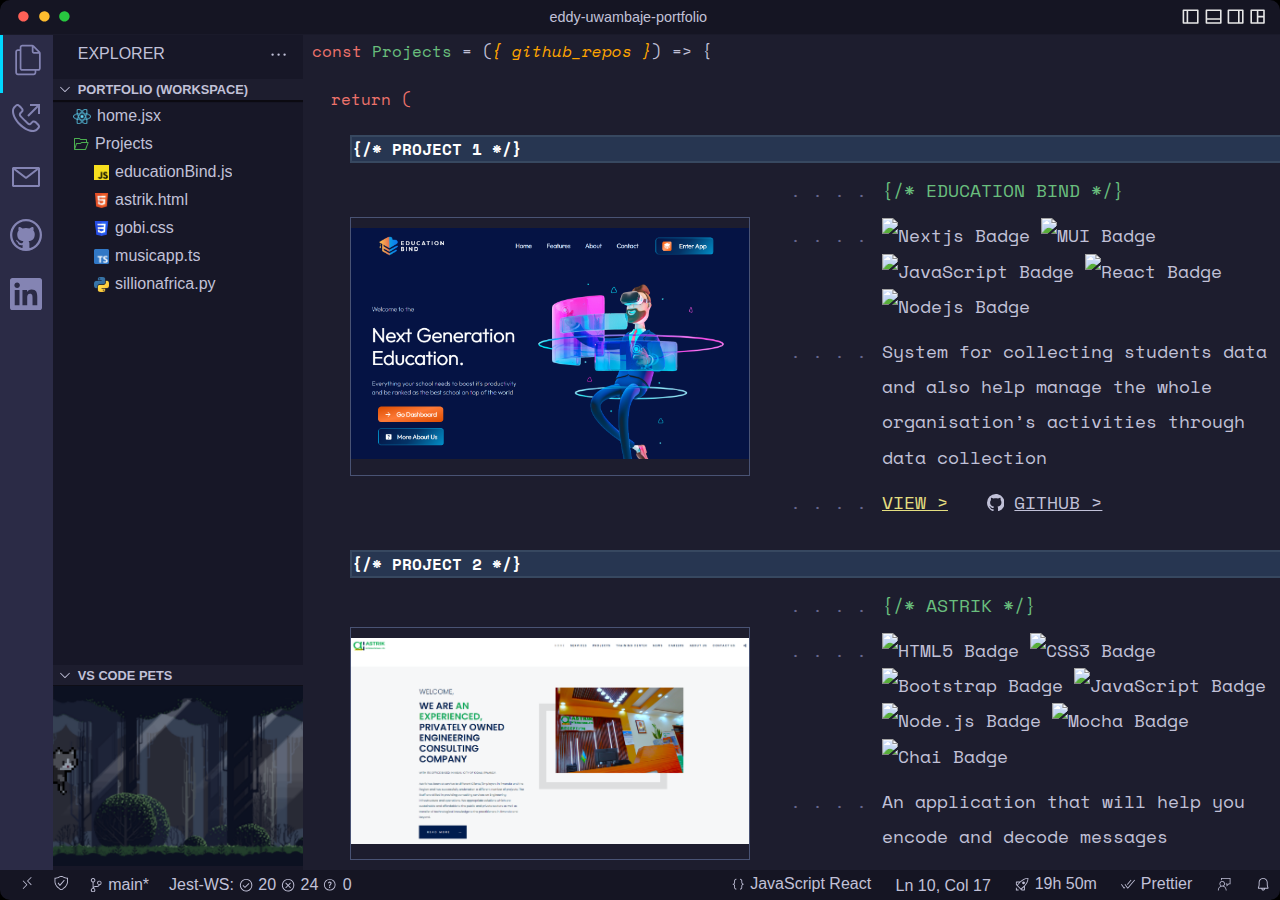
==== commit 6cef8d88: "project links" ====
--- a/projects.html
+++ b/projects.html
@@ -292,12 +292,12 @@
                                   </div>
                                 <div class="dots">. . . .</div>
                                 <div class="text">
-                                  <p>A fun place for women who code members to add and display their business cards.</p>
+                                  <p>System for collecting students data and also help manage the whole organisation’s activities through data collection</p>
                                 </div>
                                 <div class="dots">. . . .</div>
-                                <div class="links"><a class="project-page-link" href="./projects/ks-Scrollodex">
+                                <div class="links"><a class="project-page-link" target="_blank" href="http://ebind-home.vercel.app">
                                     <p>VIEW &gt;</p>
-                                  </a><a href="https://github.com/Kitkatnik/ks-Scrollodex" target="_blank"
+                                  </a><a href="https://github.com/education-bind/ebind-home" target="_blank"
                                     rel="noreferrer" class="project-repo-link"><span><svg stroke="currentColor"
                                         fill="currentColor" stroke-width="0" viewBox="0 0 16 16" height="1em"
                                         width="1em" xmlns="http://www.w3.org/2000/svg">
@@ -356,9 +356,9 @@
                                   <p>An application that will help you encode and decode messages</p>
                                 </div>
                                 <div class="dots">. . . .</div>
-                                <div class="links"><a class="project-page-link" href="./projects/ks-Decoder-Ring">
+                                <div class="links"><a class="project-page-link" target="_blank" href="https://www.astrikltd.com">
                                     <p>VIEW &gt;</p>
-                                  </a><a href="https://github.com/Kitkatnik/ks-Decoder-Ring" target="_blank"
+                                  </a><a href="https://github.com/uwambajeddy/astrik" target="_blank"
                                     rel="noreferrer" class="project-repo-link"><span><svg stroke="currentColor"
                                         fill="currentColor" stroke-width="0" viewBox="0 0 16 16" height="1em"
                                         width="1em" xmlns="http://www.w3.org/2000/svg">
@@ -405,7 +405,7 @@
                                   <p>Library management application</p>
                                 </div>
                                 <div class="dots">. . . .</div>
-                                <div class="links"><a class="project-page-link" href="./projects/ks-Local-Library">
+                                <div class="links"><a class="project-page-link" target="_blank" href="./projects/ks-Local-Library">
                                     <p>VIEW &gt;</p>
                                   </a><a href="https://github.com/Kitkatnik/ks-Local-Library" target="_blank"
                                     rel="noreferrer" class="project-repo-link"><span><svg stroke="currentColor"
@@ -421,6 +421,7 @@
                             </div>
                           </div>
                         </div>
+                      
                         <div class="project-preview-container" id="music">
                           <div class="active-line">{/* PROJECT 4 */}</div>
                           <div class="project-container">
@@ -434,62 +435,42 @@
                                 <div class="dots">. . . .</div>
                                 <div class="tech-stack"><img
                                     src="https://img.shields.io/badge/figma-%23F24E1E.svg?style=for-the-badge&logo=figma&logoColor=white"
-                                    alt="HTML5 Badge"
-                                    data-canonical-src="https://img.shields.io/badge/HTML5-E34F26?logo=html5&amp;logoColor=fff&amp;style=for-the-badge"
+                                    alt="Figma Badge"
                                     style="max-width: 100%;"> </div>
                                 <div class="dots">. . . .</div>
                                 <div class="text">
-                                  <p>Library management application</p>
+                                  <p>Music application UI/UX</p>
                                 </div>
                                 <div class="dots">. . . .</div>
-                                <div class="links"><a class="project-page-link" href="./projects/ks-Local-Library">
+                                <div class="links"><a class="project-page-link" target="_blank" href="https://www.figma.com/file/yoAFJPwP7jtpdK2QdHxA5C/Music-Application?node-id=0%3A1&t=IAIkZbFDcRlY3Ppl-1">
                                     <p>VIEW &gt;</p>
-                                  </a><a href="https://github.com/Kitkatnik/ks-Local-Library" target="_blank"
-                                    rel="noreferrer" class="project-repo-link"><span><svg stroke="currentColor"
-                                        fill="currentColor" stroke-width="0" viewBox="0 0 16 16" height="1em"
-                                        width="1em" xmlns="http://www.w3.org/2000/svg">
-                                        <path fill-rule="evenodd" clip-rule="evenodd"
-                                          d="M7.976 0A7.977 7.977 0 0 0 0 7.976c0 3.522 2.3 6.507 5.431 7.584.392.049.538-.196.538-.392v-1.37c-2.201.49-2.69-1.076-2.69-1.076-.343-.93-.881-1.175-.881-1.175-.734-.489.048-.489.048-.489.783.049 1.224.832 1.224.832.734 1.223 1.859.88 2.3.685.048-.538.293-.88.489-1.076-1.762-.196-3.621-.881-3.621-3.964 0-.88.293-1.566.832-2.153-.05-.147-.343-.978.098-2.055 0 0 .685-.196 2.201.832.636-.196 1.322-.245 2.007-.245s1.37.098 2.006.245c1.517-1.027 2.202-.832 2.202-.832.44 1.077.146 1.908.097 2.104a3.16 3.16 0 0 1 .832 2.153c0 3.083-1.86 3.719-3.62 3.915.293.244.538.733.538 1.467v2.202c0 .196.146.44.538.392A7.984 7.984 0 0 0 16 7.976C15.951 3.572 12.38 0 7.976 0z">
-                                        </path>
-                                      </svg></span>
-                                    <p>GITHUB &gt;</p>
                                   </a></div>
                               </div>
                             </div>
                           </div>
                         </div>
-                        <div class="project-preview-container" id="music">
-                          <div class="active-line">{/* PROJECT 4 */}</div>
+                        <div class="project-preview-container" id="sillion">
+                          <div class="active-line">{/* PROJECT 5 */}</div>
                           <div class="project-container">
                             <div class="project-img"><img
-                              src="./static/images/projects/musicapp.png"
+                              src="./static/images/projects/sillion.png"
                                 alt="Screenshot of Music app" class="img-popup"></div>
                             <div class="project-info">
                               <div class="project-content">
                                 <div class="dots">. . . .</div>
-                                <p class="identifier">{/* MUSIC APP */}</p>
+                                <p class="identifier">{/* SILLION AFRICA */}</p>
                                 <div class="dots">. . . .</div>
                                 <div class="tech-stack"><img
                                     src="https://img.shields.io/badge/figma-%23F24E1E.svg?style=for-the-badge&logo=figma&logoColor=white"
                                     alt="HTML5 Badge"
-                                    data-canonical-src="https://img.shields.io/badge/HTML5-E34F26?logo=html5&amp;logoColor=fff&amp;style=for-the-badge"
                                     style="max-width: 100%;"> </div>
                                 <div class="dots">. . . .</div>
                                 <div class="text">
-                                  <p>Library management application</p>
+                                  <p>Business consulting and advisory company website</p>
                                 </div>
                                 <div class="dots">. . . .</div>
-                                <div class="links"><a class="project-page-link" href="./projects/ks-Local-Library">
+                                <div class="links"><a class="project-page-link" target="_blank" href="https://sillionafrica.com">
                                     <p>VIEW &gt;</p>
-                                  </a><a href="https://github.com/Kitkatnik/ks-Local-Library" target="_blank"
-                                    rel="noreferrer" class="project-repo-link"><span><svg stroke="currentColor"
-                                        fill="currentColor" stroke-width="0" viewBox="0 0 16 16" height="1em"
-                                        width="1em" xmlns="http://www.w3.org/2000/svg">
-                                        <path fill-rule="evenodd" clip-rule="evenodd"
-                                          d="M7.976 0A7.977 7.977 0 0 0 0 7.976c0 3.522 2.3 6.507 5.431 7.584.392.049.538-.196.538-.392v-1.37c-2.201.49-2.69-1.076-2.69-1.076-.343-.93-.881-1.175-.881-1.175-.734-.489.048-.489.048-.489.783.049 1.224.832 1.224.832.734 1.223 1.859.88 2.3.685.048-.538.293-.88.489-1.076-1.762-.196-3.621-.881-3.621-3.964 0-.88.293-1.566.832-2.153-.05-.147-.343-.978.098-2.055 0 0 .685-.196 2.201.832.636-.196 1.322-.245 2.007-.245s1.37.098 2.006.245c1.517-1.027 2.202-.832 2.202-.832.44 1.077.146 1.908.097 2.104a3.16 3.16 0 0 1 .832 2.153c0 3.083-1.86 3.719-3.62 3.915.293.244.538.733.538 1.467v2.202c0 .196.146.44.538.392A7.984 7.984 0 0 0 16 7.976C15.951 3.572 12.38 0 7.976 0z">
-                                        </path>
-                                      </svg></span>
-                                    <p>GITHUB &gt;</p>
                                   </a></div>
                               </div>
                             </div>
--- a/static/css/styles.css
+++ b/static/css/styles.css
@@ -1001,40 +1001,4 @@
   background-color: #273651;
   border: 2px solid #374860;
   color: #fff;
-}
-.not-found-container {
-  background-color: #1d1d2e;
-  font-size: 0.9em;
-  font-size: 1em;
-  height: 100%;
-  margin-bottom: 10px;
-  overflow-x: hidden;
-  overflow-y: auto;
-  padding: 1% 2%;
-  white-space: pre-line;
-  width: 100%;
-  z-index: 100;
-}
-.not-found-container .code {
-  color: #ed736c;
-}
-.error-boundary-container {
-  background-color: #1d1d2e;
-  font-size: 0.9em;
-  font-size: 1.2em;
-  height: 100%;
-  margin-bottom: 10px;
-  overflow-x: hidden;
-  overflow-y: auto;
-  padding: 1% 2%;
-  white-space: pre-line;
-  width: 100%;
-  z-index: 100;
-}
-.error-boundary-container .code {
-  color: #ed736c;
-  font-weight: 700;
-}
-.error-boundary-container .comment {
-  color: #a676e0;
 }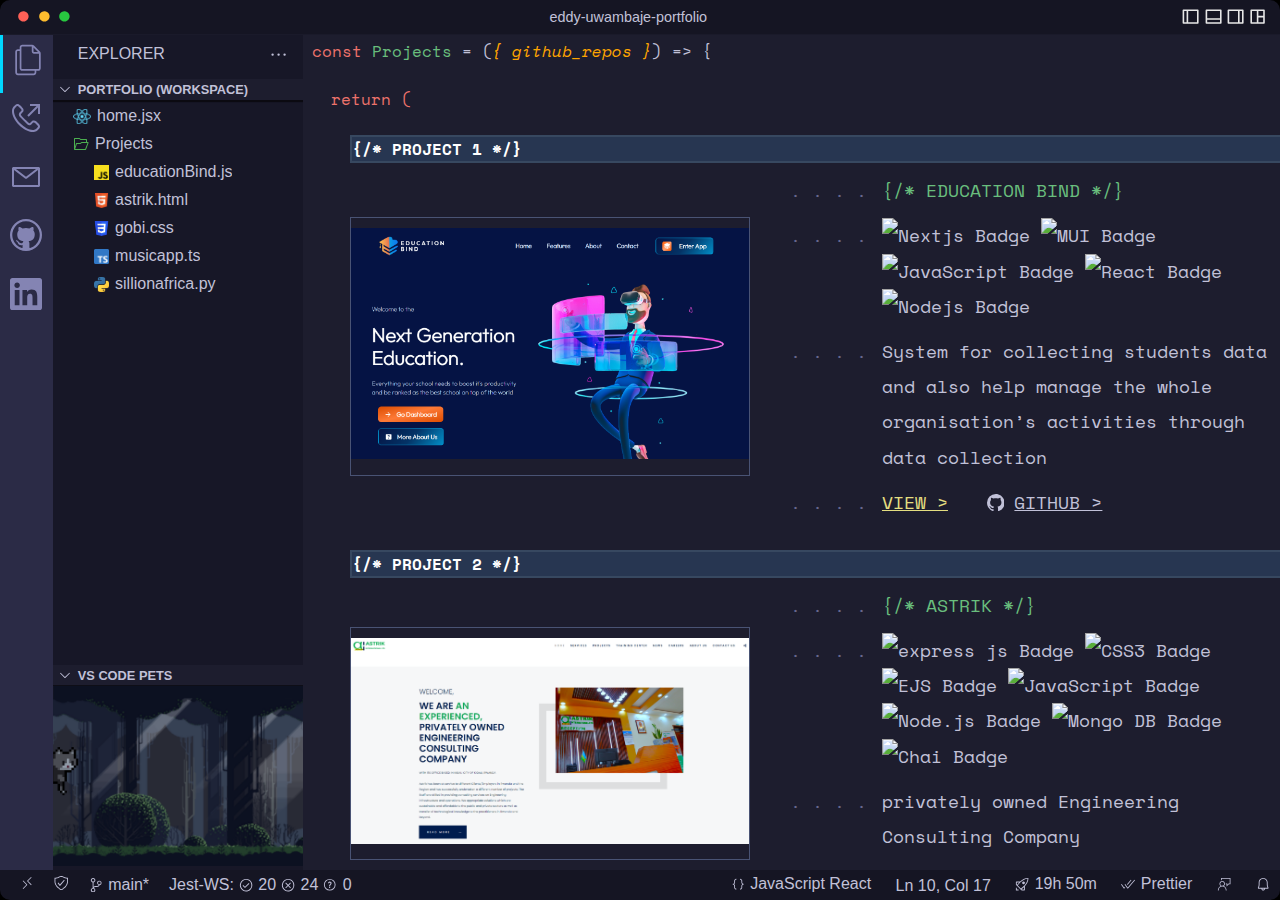
==== commit 0f82a138: "badges" ====
--- a/projects.html
+++ b/projects.html
@@ -323,37 +323,40 @@
                                 <p class="identifier">{/* ASTRIK */}</p>
                                 <div class="dots">. . . .</div>
                                 <div class="tech-stack"><img
-                                    src="https://camo.githubusercontent.com/bd7c865f7e12aea309fdb6d947f7ede278e645f35a181fcd206ffbf0f77fda0a/68747470733a2f2f696d672e736869656c64732e696f2f62616467652f48544d4c352d4533344632363f6c6f676f3d68746d6c35266c6f676f436f6c6f723d666666267374796c653d666f722d7468652d6261646765"
-                                    alt="HTML5 Badge"
-                                    data-canonical-src="https://img.shields.io/badge/HTML5-E34F26?logo=html5&amp;logoColor=fff&amp;style=for-the-badge"
-                                    style="max-width: 100%;"> <img
-                                    src="https://camo.githubusercontent.com/aef577f9ea2d4996fc96ddc5fb2dc710ad54f2bfabbbf0c26d84076259c827c0/68747470733a2f2f696d672e736869656c64732e696f2f62616467652f435353332d3135373242363f6c6f676f3d63737333266c6f676f436f6c6f723d666666267374796c653d666f722d7468652d6261646765"
+                                    src="https://img.shields.io/badge/express.js-%23404d59.svg?style=for-the-badge&logo=express&logoColor=%2361DAFB"
+                                    alt="express js Badge"
+                                    style="max-width: 100%;">
+                                     <img
+                                    src="https://img.shields.io/badge/CSS3-1572B6?logo=css3&amp;logoColor=fff&amp;style=for-the-badge"
                                     alt="CSS3 Badge"
                                     data-canonical-src="https://img.shields.io/badge/CSS3-1572B6?logo=css3&amp;logoColor=fff&amp;style=for-the-badge"
-                                    style="max-width: 100%;"> <img
-                                    src="https://camo.githubusercontent.com/3f7299cd70d3e4b0a435bf4f76700f0a5688d5a2a19019ea2c6c4c4774170af0/68747470733a2f2f696d672e736869656c64732e696f2f62616467652f426f6f7473747261702d3739353242333f6c6f676f3d626f6f747374726170266c6f676f436f6c6f723d666666267374796c653d666f722d7468652d6261646765"
-                                    alt="Bootstrap Badge"
-                                    data-canonical-src="https://img.shields.io/badge/Bootstrap-7952B3?logo=bootstrap&amp;logoColor=fff&amp;style=for-the-badge"
-                                    style="max-width: 100%;"> <img
+                                    style="max-width: 100%;"> 
+                                    <img
+                                    src="https://img.shields.io/badge/ejs-%23B4CA65.svg?style=for-the-badge&logo=ejs&logoColor=black"
+                                    alt="EJS Badge"
+                                    style="max-width: 100%;"> 
+                                    <img
                                     src="https://camo.githubusercontent.com/dda25e730fcdd4ce0aad6ae95900eab14544cb73072c88acdf5332fc91e0500f/68747470733a2f2f696d672e736869656c64732e696f2f62616467652f4a6176615363726970742d4637444631453f6c6f676f3d6a617661736372697074266c6f676f436f6c6f723d303030267374796c653d666f722d7468652d6261646765"
                                     alt="JavaScript Badge"
                                     data-canonical-src="https://img.shields.io/badge/JavaScript-F7DF1E?logo=javascript&amp;logoColor=000&amp;style=for-the-badge"
-                                    style="max-width: 100%;"> <img
-                                    src="https://camo.githubusercontent.com/a8c882613c39d9654812059ac4cc217a5aeeed02f25dbad308cbc1e0d6e25a7d/68747470733a2f2f696d672e736869656c64732e696f2f62616467652f4e6f64652e6a732d3339333f6c6f676f3d6e6f6465646f746a73266c6f676f436f6c6f723d666666267374796c653d666f722d7468652d6261646765"
+                                    style="max-width: 100%;">
+                                     <img
+                                    src="https://img.shields.io/badge/node.js-6DA55F?style=for-the-badge&logo=node.js&logoColor=white"
                                     alt="Node.js Badge"
                                     data-canonical-src="https://img.shields.io/badge/Node.js-393?logo=nodedotjs&amp;logoColor=fff&amp;style=for-the-badge"
-                                    style="max-width: 100%;"> <img
-                                    src="https://camo.githubusercontent.com/4528863bf4fadbef1933c214ff8678dc315154d3073fe364530c4f32ca96ac0b/68747470733a2f2f696d672e736869656c64732e696f2f62616467652f4d6f6368612d3844363734383f6c6f676f3d6d6f636861266c6f676f436f6c6f723d666666267374796c653d666f722d7468652d6261646765"
-                                    alt="Mocha Badge"
-                                    data-canonical-src="https://img.shields.io/badge/Mocha-8D6748?logo=mocha&amp;logoColor=fff&amp;style=for-the-badge"
-                                    style="max-width: 100%;"> <img
+                                    style="max-width: 100%;"> 
+                                    <img
+                                    src="https://img.shields.io/badge/MongoDB-%234ea94b.svg?style=for-the-badge&logo=mongodb&logoColor=white"
+                                    alt="Mongo DB Badge"
+                                    style="max-width: 100%;"> 
+                                    <img
                                     src="https://camo.githubusercontent.com/887bf25b65d0bd52f33d50db25c2ba01ae23a4d8cc8da39b5d0ca783c819121b/68747470733a2f2f696d672e736869656c64732e696f2f62616467652f436861692d4133303730313f6c6f676f3d63686169266c6f676f436f6c6f723d666666267374796c653d666f722d7468652d6261646765"
                                     alt="Chai Badge"
                                     data-canonical-src="https://img.shields.io/badge/Chai-A30701?logo=chai&amp;logoColor=fff&amp;style=for-the-badge"
                                     style="max-width: 100%;"></div>
                                 <div class="dots">. . . .</div>
                                 <div class="text">
-                                  <p>An application that will help you encode and decode messages</p>
+                                  <p>privately owned Engineering Consulting Company</p>
                                 </div>
                                 <div class="dots">. . . .</div>
                                 <div class="links"><a class="project-page-link" target="_blank" href="https://www.astrikltd.com">
@@ -384,17 +387,14 @@
                                 <p class="identifier">{/* GOBI */}</p>
                                 <div class="dots">. . . .</div>
                                 <div class="tech-stack"><img
-                                    src="https://camo.githubusercontent.com/bd7c865f7e12aea309fdb6d947f7ede278e645f35a181fcd206ffbf0f77fda0a/68747470733a2f2f696d672e736869656c64732e696f2f62616467652f48544d4c352d4533344632363f6c6f676f3d68746d6c35266c6f676f436f6c6f723d666666267374796c653d666f722d7468652d6261646765"
-                                    alt="HTML5 Badge"
-                                    data-canonical-src="https://img.shields.io/badge/HTML5-E34F26?logo=html5&amp;logoColor=fff&amp;style=for-the-badge"
+                                    src="https://img.shields.io/badge/postgres-%23316192.svg?style=for-the-badge&logo=postgresql&logoColor=white"
+                                    alt="Postgress Badge"
                                     style="max-width: 100%;"> <img
-                                    src="https://camo.githubusercontent.com/aef577f9ea2d4996fc96ddc5fb2dc710ad54f2bfabbbf0c26d84076259c827c0/68747470733a2f2f696d672e736869656c64732e696f2f62616467652f435353332d3135373242363f6c6f676f3d63737333266c6f676f436f6c6f723d666666267374796c653d666f722d7468652d6261646765"
-                                    alt="CSS3 Badge"
-                                    data-canonical-src="https://img.shields.io/badge/CSS3-1572B6?logo=css3&amp;logoColor=fff&amp;style=for-the-badge"
+                                    src="https://img.shields.io/badge/Sequelize-52B0E7?style=for-the-badge&logo=Sequelize&logoColor=white"
+                                    alt="Sequelize Badge"
                                     style="max-width: 100%;"> <img
-                                    src="https://camo.githubusercontent.com/dda25e730fcdd4ce0aad6ae95900eab14544cb73072c88acdf5332fc91e0500f/68747470733a2f2f696d672e736869656c64732e696f2f62616467652f4a6176615363726970742d4637444631453f6c6f676f3d6a617661736372697074266c6f676f436f6c6f723d303030267374796c653d666f722d7468652d6261646765"
+                                    src="https://img.shields.io/badge/JavaScript-F7DF1E?logo=javascript&amp;logoColor=000&amp;style=for-the-badge"
                                     alt="JavaScript Badge"
-                                    data-canonical-src="https://img.shields.io/badge/JavaScript-F7DF1E?logo=javascript&amp;logoColor=000&amp;style=for-the-badge"
                                     style="max-width: 100%;"> <img
                                     src="https://camo.githubusercontent.com/a8c882613c39d9654812059ac4cc217a5aeeed02f25dbad308cbc1e0d6e25a7d/68747470733a2f2f696d672e736869656c64732e696f2f62616467652f4e6f64652e6a732d3339333f6c6f676f3d6e6f6465646f746a73266c6f676f436f6c6f723d666666267374796c653d666f722d7468652d6261646765"
                                     alt="Node.js Badge"
--- a/static/css/styles.css
+++ b/static/css/styles.css
@@ -223,6 +223,7 @@
     padding: initial;
     padding-top: 1%;
     width: auto;
+    border:none !important;
   }
 }
 [data-simplebar] {
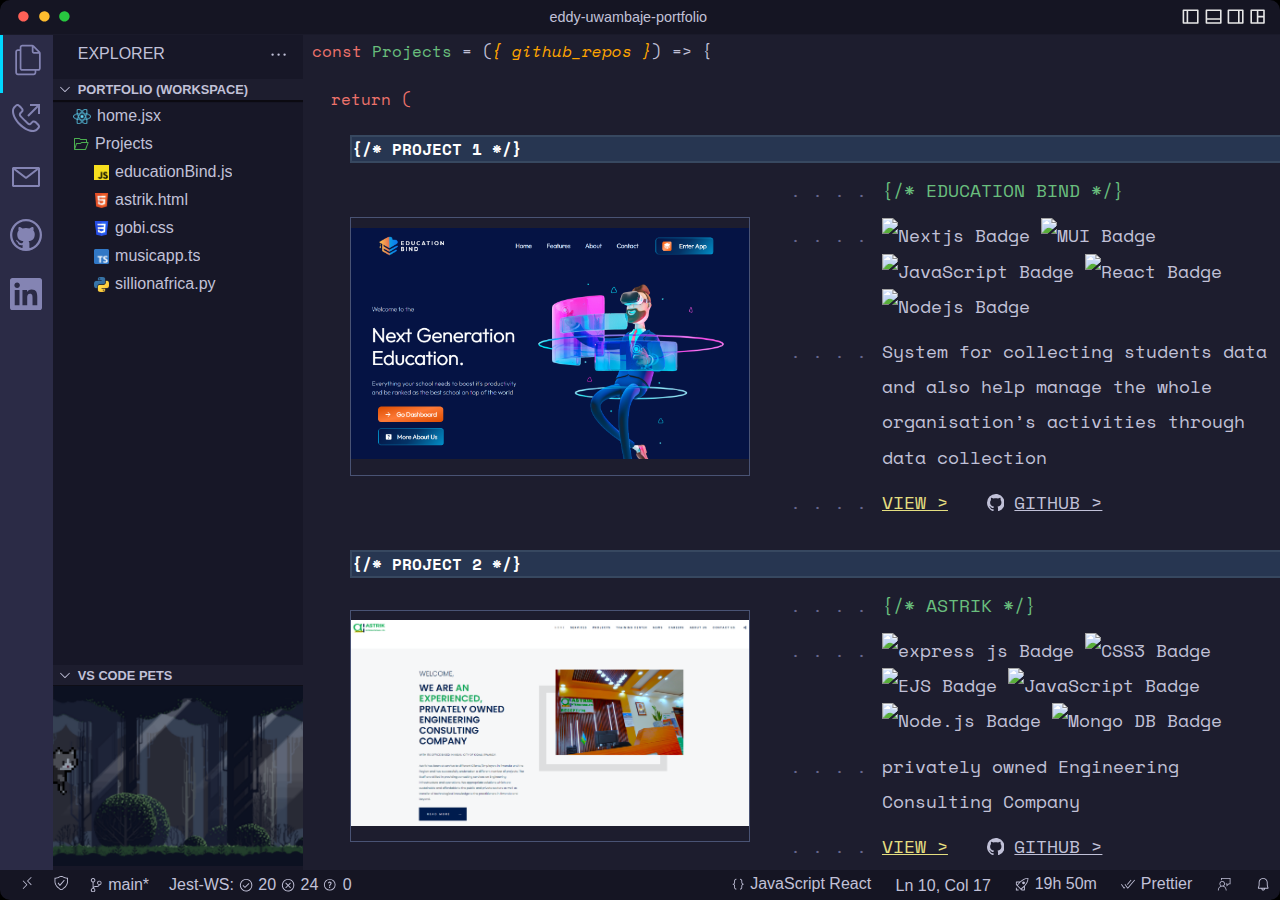
==== commit e5896c53: "badges" ====
--- a/projects.html
+++ b/projects.html
@@ -336,9 +336,8 @@
                                     alt="EJS Badge"
                                     style="max-width: 100%;"> 
                                     <img
-                                    src="https://camo.githubusercontent.com/dda25e730fcdd4ce0aad6ae95900eab14544cb73072c88acdf5332fc91e0500f/68747470733a2f2f696d672e736869656c64732e696f2f62616467652f4a6176615363726970742d4637444631453f6c6f676f3d6a617661736372697074266c6f676f436f6c6f723d303030267374796c653d666f722d7468652d6261646765"
+                                    src="https://img.shields.io/badge/javascript-%23323330.svg?style=for-the-badge&logo=javascript&logoColor=%23F7DF1E"
                                     alt="JavaScript Badge"
-                                    data-canonical-src="https://img.shields.io/badge/JavaScript-F7DF1E?logo=javascript&amp;logoColor=000&amp;style=for-the-badge"
                                     style="max-width: 100%;">
                                      <img
                                     src="https://img.shields.io/badge/node.js-6DA55F?style=for-the-badge&logo=node.js&logoColor=white"
@@ -348,12 +347,7 @@
                                     <img
                                     src="https://img.shields.io/badge/MongoDB-%234ea94b.svg?style=for-the-badge&logo=mongodb&logoColor=white"
                                     alt="Mongo DB Badge"
-                                    style="max-width: 100%;"> 
-                                    <img
-                                    src="https://camo.githubusercontent.com/887bf25b65d0bd52f33d50db25c2ba01ae23a4d8cc8da39b5d0ca783c819121b/68747470733a2f2f696d672e736869656c64732e696f2f62616467652f436861692d4133303730313f6c6f676f3d63686169266c6f676f436f6c6f723d666666267374796c653d666f722d7468652d6261646765"
-                                    alt="Chai Badge"
-                                    data-canonical-src="https://img.shields.io/badge/Chai-A30701?logo=chai&amp;logoColor=fff&amp;style=for-the-badge"
-                                    style="max-width: 100%;"></div>
+                                    style="max-width: 100%;"> </div>
                                 <div class="dots">. . . .</div>
                                 <div class="text">
                                   <p>privately owned Engineering Consulting Company</p>
@@ -393,21 +387,30 @@
                                     src="https://img.shields.io/badge/Sequelize-52B0E7?style=for-the-badge&logo=Sequelize&logoColor=white"
                                     alt="Sequelize Badge"
                                     style="max-width: 100%;"> <img
-                                    src="https://img.shields.io/badge/JavaScript-F7DF1E?logo=javascript&amp;logoColor=000&amp;style=for-the-badge"
-                                    alt="JavaScript Badge"
-                                    style="max-width: 100%;"> <img
-                                    src="https://camo.githubusercontent.com/a8c882613c39d9654812059ac4cc217a5aeeed02f25dbad308cbc1e0d6e25a7d/68747470733a2f2f696d672e736869656c64732e696f2f62616467652f4e6f64652e6a732d3339333f6c6f676f3d6e6f6465646f746a73266c6f676f436f6c6f723d666666267374796c653d666f722d7468652d6261646765"
+                                    src="https://img.shields.io/badge/-jest-%23C21325?style=for-the-badge&logo=jest&logoColor=white"
+                                    alt="Jest Badge"
+                                    style="max-width: 100%;"> 
+                                    <img
+                                    src="https://img.shields.io/badge/Node.js-393?logo=nodedotjs&amp;logoColor=fff&amp;style=for-the-badge"
                                     alt="Node.js Badge"
-                                    data-canonical-src="https://img.shields.io/badge/Node.js-393?logo=nodedotjs&amp;logoColor=fff&amp;style=for-the-badge"
-                                    style="max-width: 100%;"></div>
+                                    style="max-width: 100%;">
+                                    <img
+                                    src="https://img.shields.io/badge/Next-black?style=for-the-badge&logo=next.js&logoColor=white"
+                                    alt="Next js Badge"
+                                    style="max-width: 100%;">
+                                    <img
+                                    src="https://img.shields.io/badge/Context--Api-000000?style=for-the-badge&logo=react"
+                                    alt="Context API Badge"
+                                    style="max-width: 100%;">
+                                  </div>
                                 <div class="dots">. . . .</div>
                                 <div class="text">
-                                  <p>Library management application</p>
+                                  <p>Gobi is a platform designed to connect individuals and businesses with reliable drivers for ride-sharing and delivery services. It allows users to earn money by offering rides or deliveries, while ensuring convenience, safety, and affordability for those in need of transportation or delivery solutions.</p>
                                 </div>
                                 <div class="dots">. . . .</div>
-                                <div class="links"><a class="project-page-link" target="_blank" href="./projects/ks-Local-Library">
+                                <div class="links"><a class="project-page-link" target="_blank" href="https://www.gobi.rw">
                                     <p>VIEW &gt;</p>
-                                  </a><a href="https://github.com/Kitkatnik/ks-Local-Library" target="_blank"
+                                  </a><a href="#" target="_blank"
                                     rel="noreferrer" class="project-repo-link"><span><svg stroke="currentColor"
                                         fill="currentColor" stroke-width="0" viewBox="0 0 16 16" height="1em"
                                         width="1em" xmlns="http://www.w3.org/2000/svg">
@@ -439,7 +442,7 @@
                                     style="max-width: 100%;"> </div>
                                 <div class="dots">. . . .</div>
                                 <div class="text">
-                                  <p>Music application UI/UX</p>
+                                  <p>Developed a sleek, user-friendly music streaming app interface with intuitive navigation, playlist management, and playback controls.</p>
                                 </div>
                                 <div class="dots">. . . .</div>
                                 <div class="links"><a class="project-page-link" target="_blank" href="https://www.figma.com/file/yoAFJPwP7jtpdK2QdHxA5C/Music-Application?node-id=0%3A1&t=IAIkZbFDcRlY3Ppl-1">
@@ -461,9 +464,20 @@
                                 <p class="identifier">{/* SILLION AFRICA */}</p>
                                 <div class="dots">. . . .</div>
                                 <div class="tech-stack"><img
-                                    src="https://img.shields.io/badge/figma-%23F24E1E.svg?style=for-the-badge&logo=figma&logoColor=white"
-                                    alt="HTML5 Badge"
-                                    style="max-width: 100%;"> </div>
+                                  src="https://img.shields.io/badge/html5-%23E34F26.svg?style=for-the-badge&logo=html5&logoColor=white"
+                                  alt="HTML 5 Badge"
+                                  style="max-width: 100%;">
+                                   <img
+                                  src="https://img.shields.io/badge/CSS3-1572B6?logo=css3&amp;logoColor=fff&amp;style=for-the-badge"
+                                  alt="CSS3 Badge"
+                                  data-canonical-src="https://img.shields.io/badge/CSS3-1572B6?logo=css3&amp;logoColor=fff&amp;style=for-the-badge"
+                                  style="max-width: 100%;"> 
+                            
+                                  <img
+                                  src="https://img.shields.io/badge/javascript-%23323330.svg?style=for-the-badge&logo=javascript&logoColor=%23F7DF1E"
+                                  alt="JavaScript Badge"
+                                  style="max-width: 100%;">
+                                   </div>
                                 <div class="dots">. . . .</div>
                                 <div class="text">
                                   <p>Business consulting and advisory company website</p>
@@ -471,7 +485,18 @@
                                 <div class="dots">. . . .</div>
                                 <div class="links"><a class="project-page-link" target="_blank" href="https://sillionafrica.com">
                                     <p>VIEW &gt;</p>
-                                  </a></div>
+                                  </a>
+                                  <a href="https://github.com/uwambajeddy/sillionafrica" target="_blank"
+                                  rel="noreferrer" class="project-repo-link"><span><svg stroke="currentColor"
+                                      fill="currentColor" stroke-width="0" viewBox="0 0 16 16" height="1em"
+                                      width="1em" xmlns="http://www.w3.org/2000/svg">
+                                      <path fill-rule="evenodd" clip-rule="evenodd"
+                                        d="M7.976 0A7.977 7.977 0 0 0 0 7.976c0 3.522 2.3 6.507 5.431 7.584.392.049.538-.196.538-.392v-1.37c-2.201.49-2.69-1.076-2.69-1.076-.343-.93-.881-1.175-.881-1.175-.734-.489.048-.489.048-.489.783.049 1.224.832 1.224.832.734 1.223 1.859.88 2.3.685.048-.538.293-.88.489-1.076-1.762-.196-3.621-.881-3.621-3.964 0-.88.293-1.566.832-2.153-.05-.147-.343-.978.098-2.055 0 0 .685-.196 2.201.832.636-.196 1.322-.245 2.007-.245s1.37.098 2.006.245c1.517-1.027 2.202-.832 2.202-.832.44 1.077.146 1.908.097 2.104a3.16 3.16 0 0 1 .832 2.153c0 3.083-1.86 3.719-3.62 3.915.293.244.538.733.538 1.467v2.202c0 .196.146.44.538.392A7.984 7.984 0 0 0 16 7.976C15.951 3.572 12.38 0 7.976 0z">
+                                      </path>
+                                    </svg></span>
+                                  <p>GITHUB &gt;</p>
+                                </a>
+                                </div>
                               </div>
                             </div>
                           </div>
